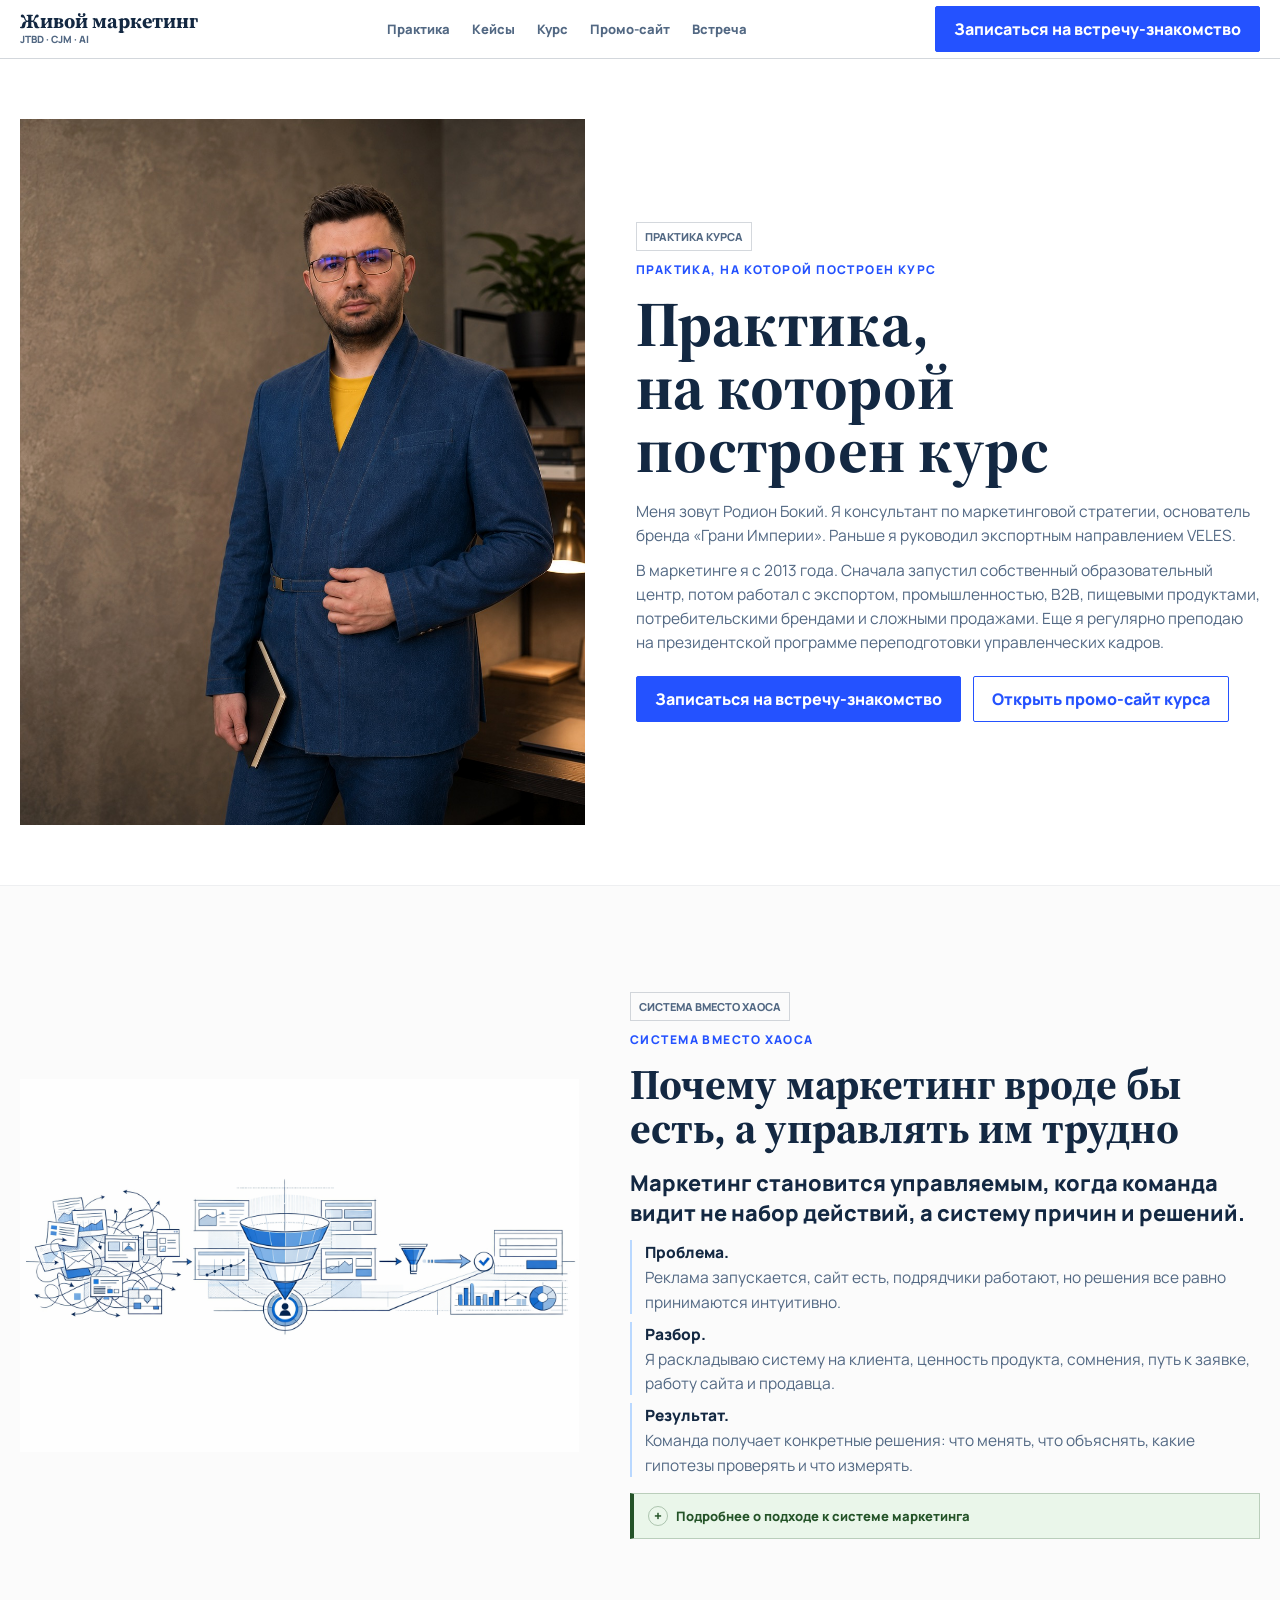
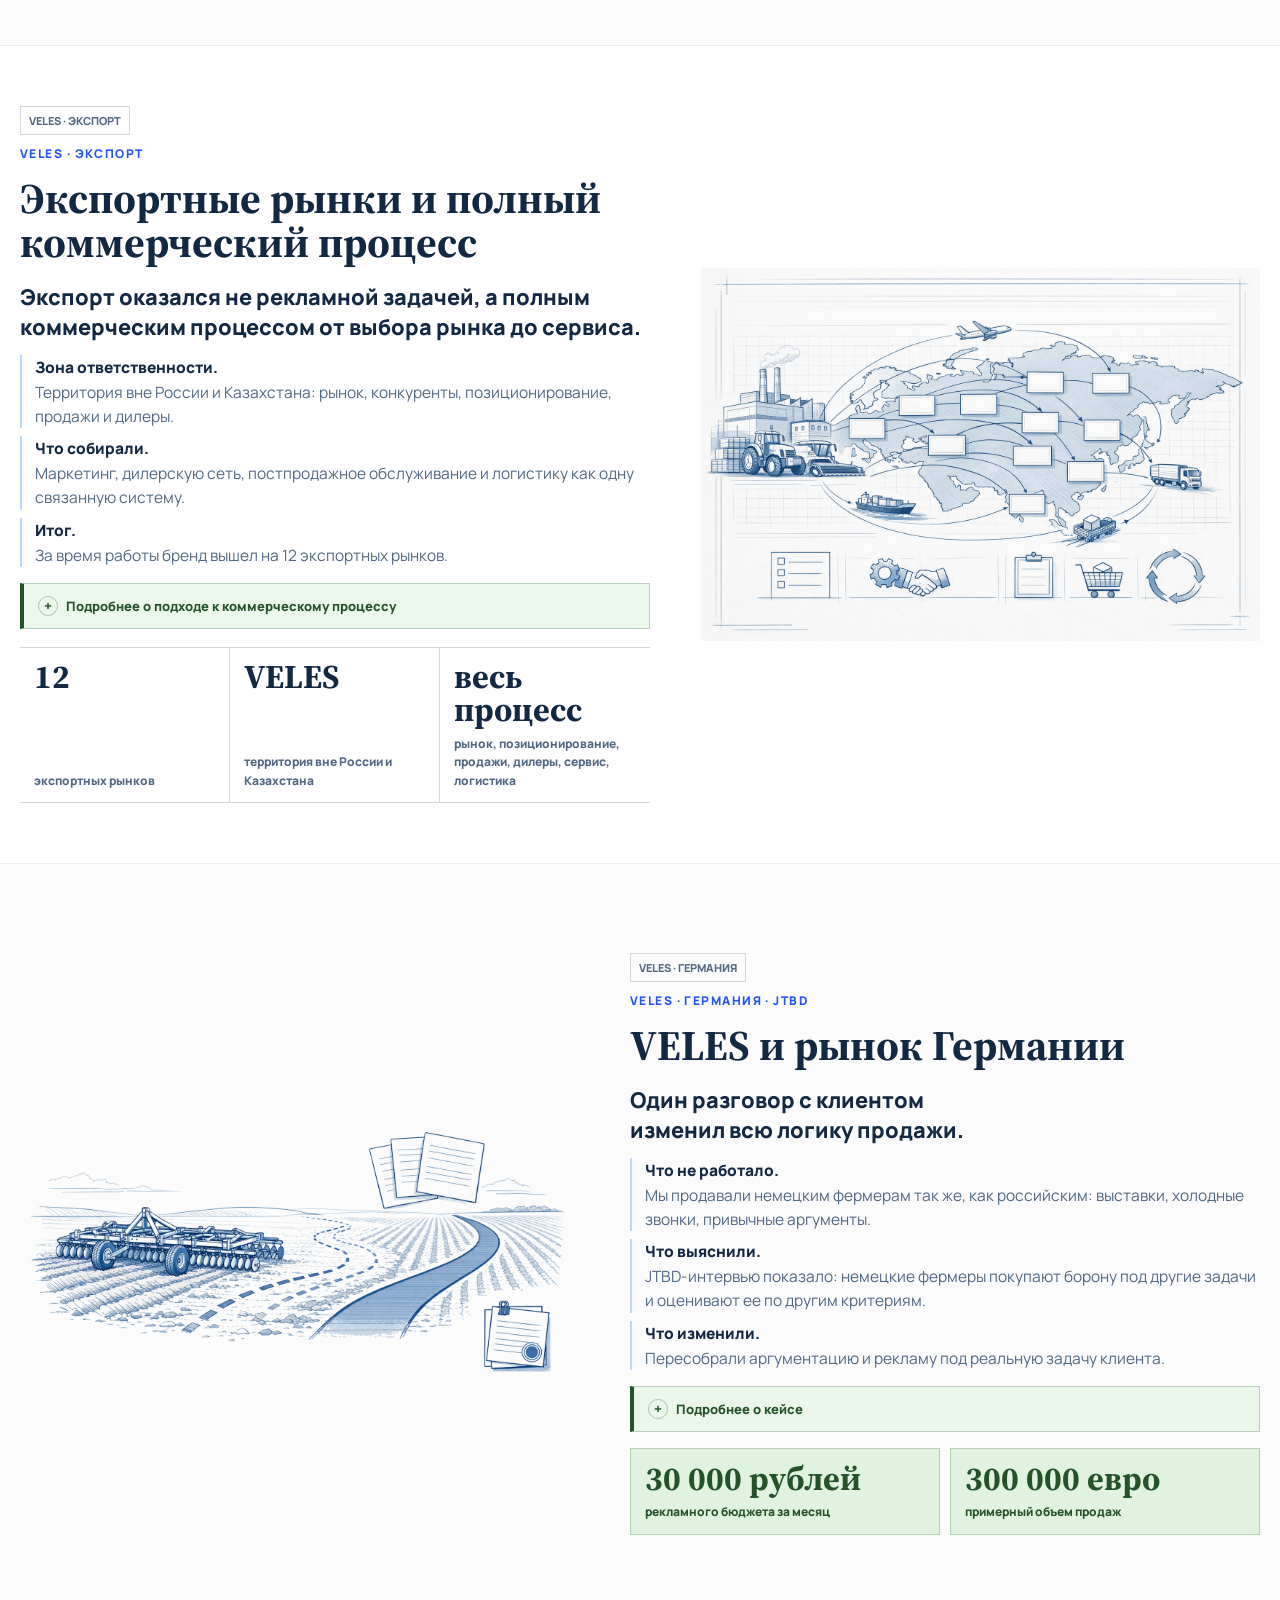
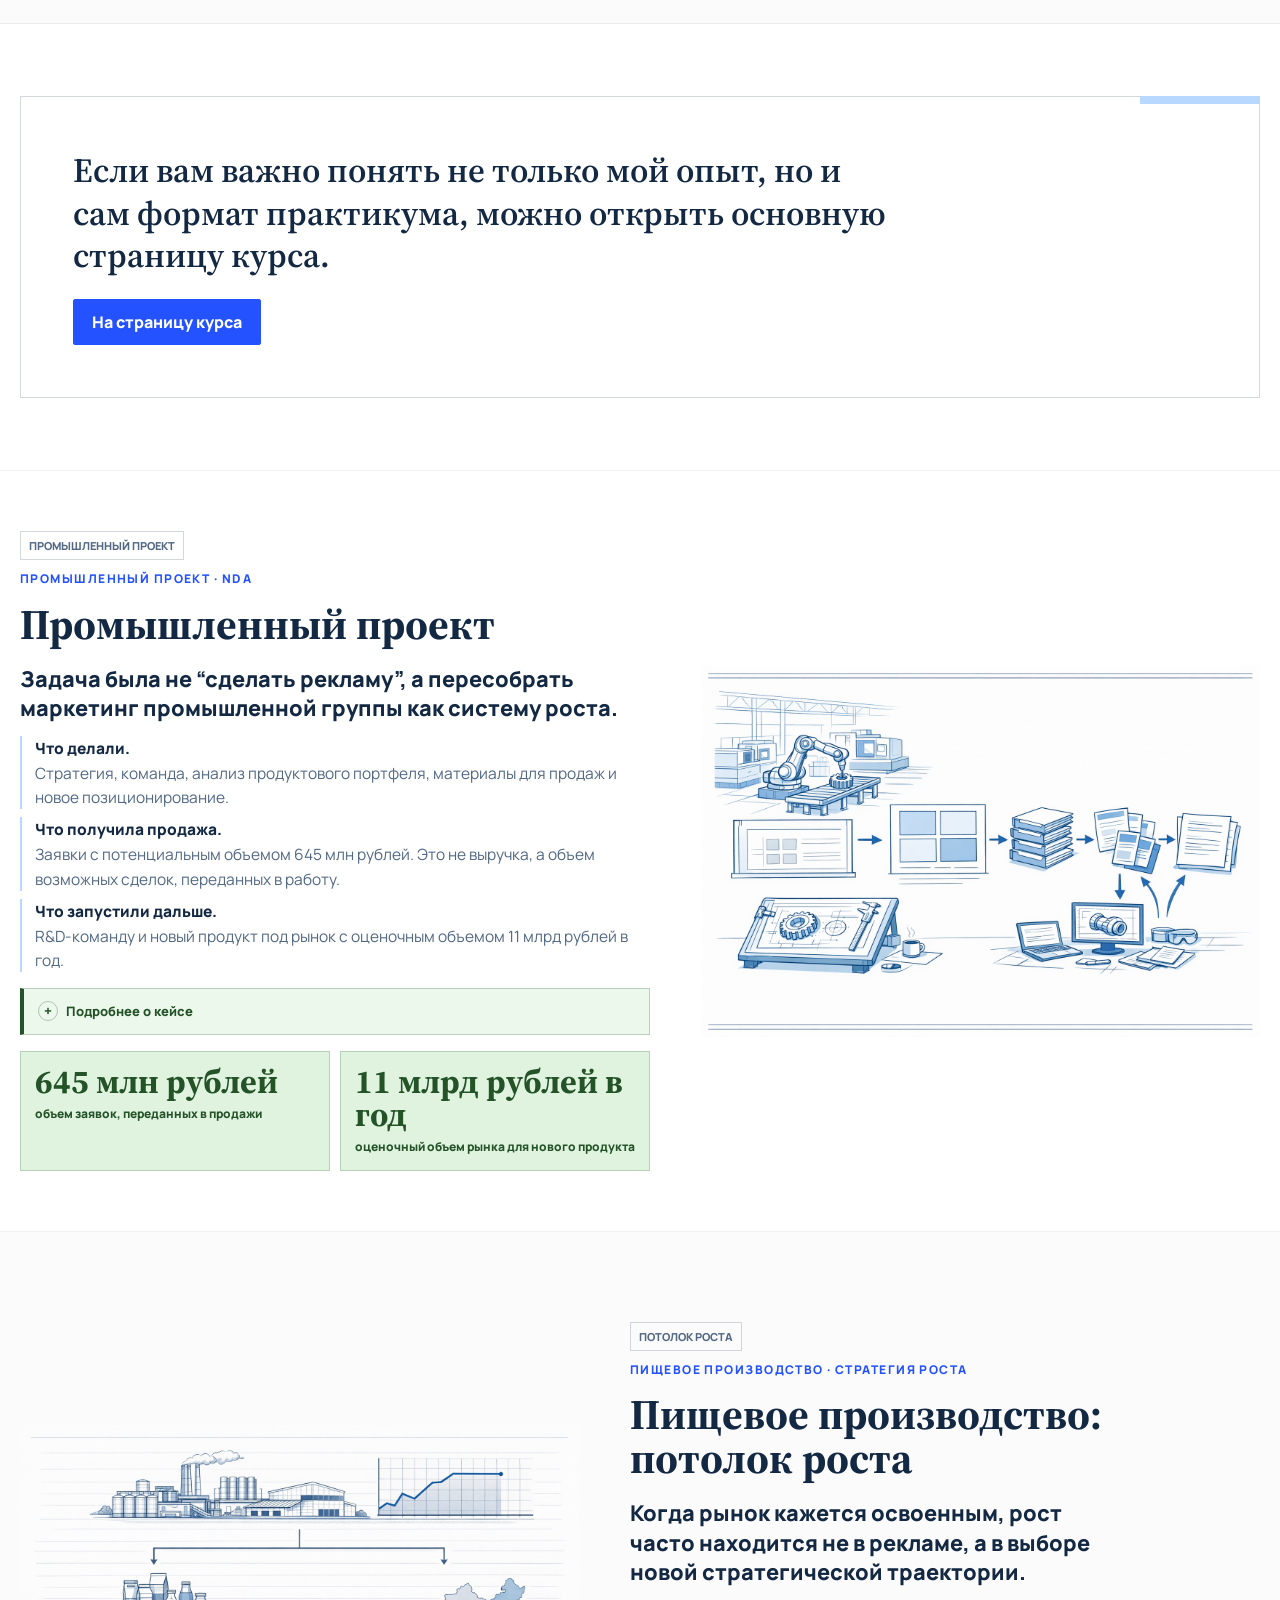
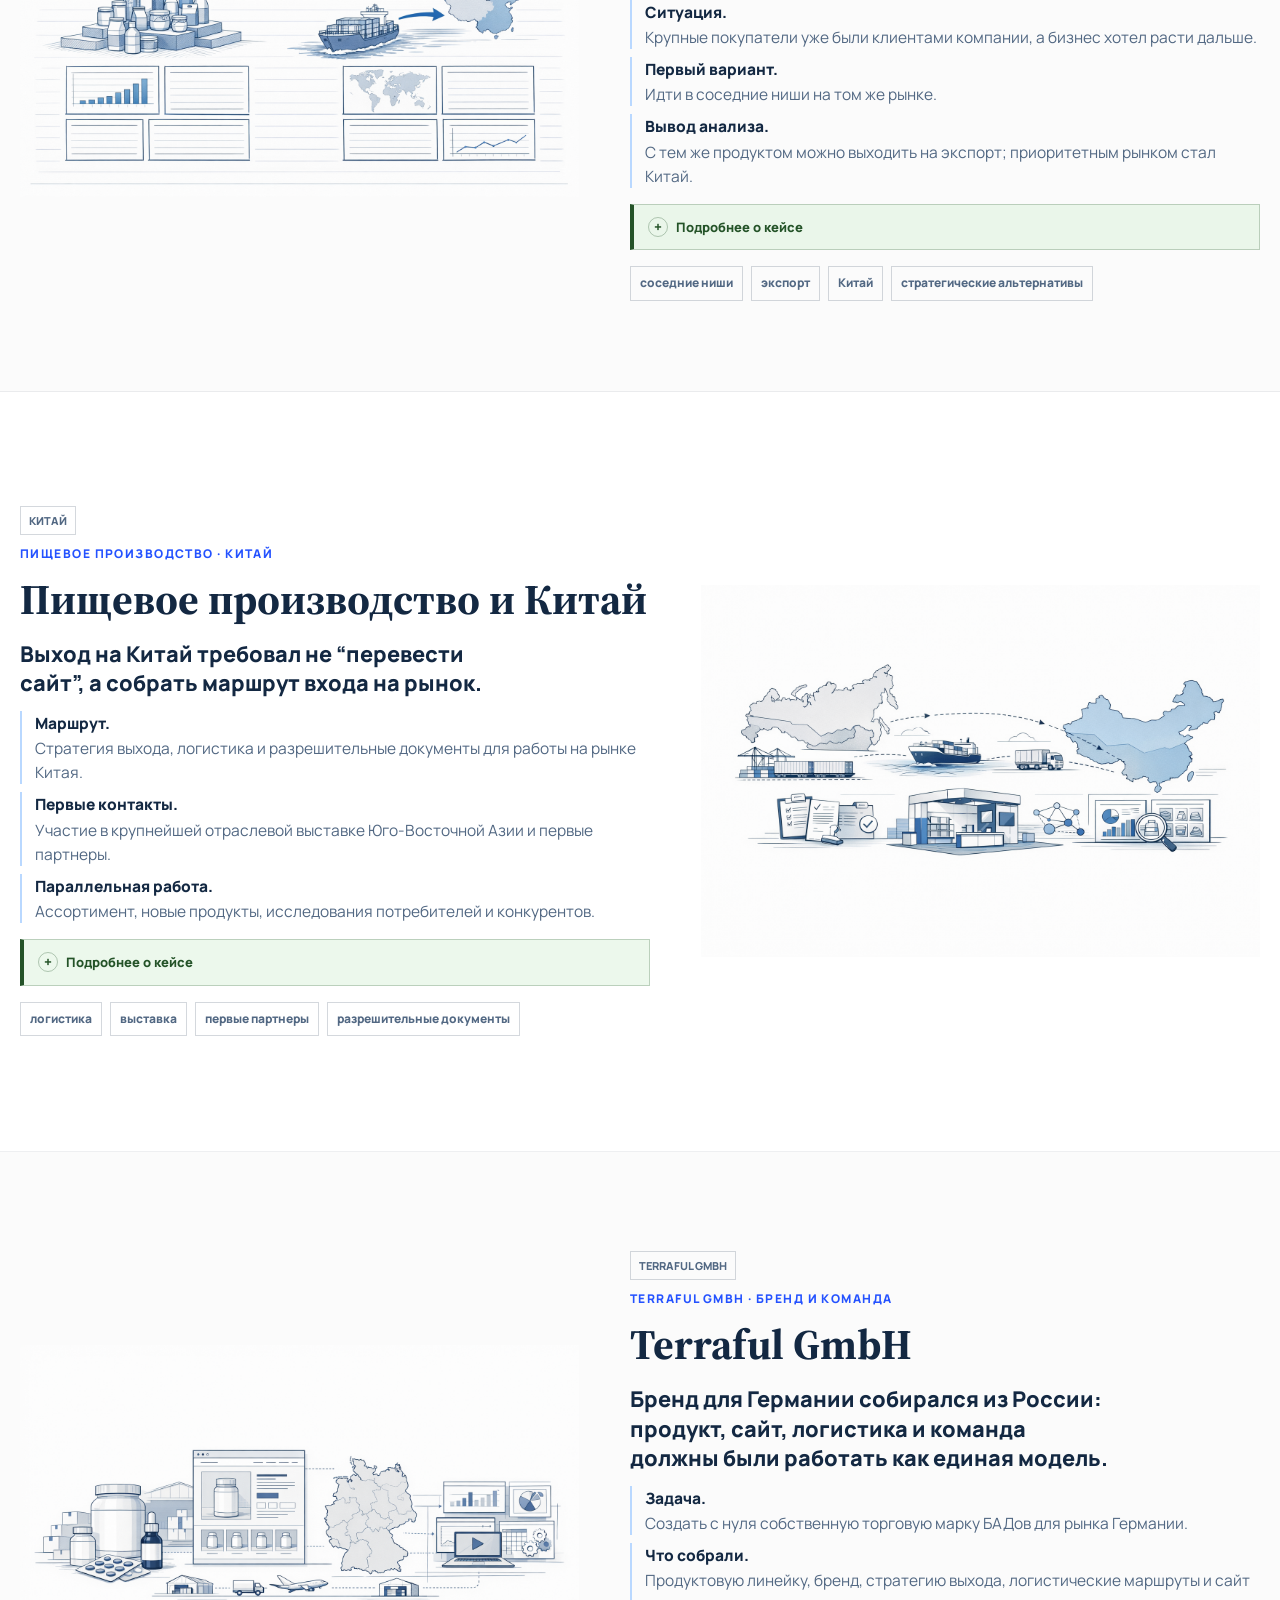
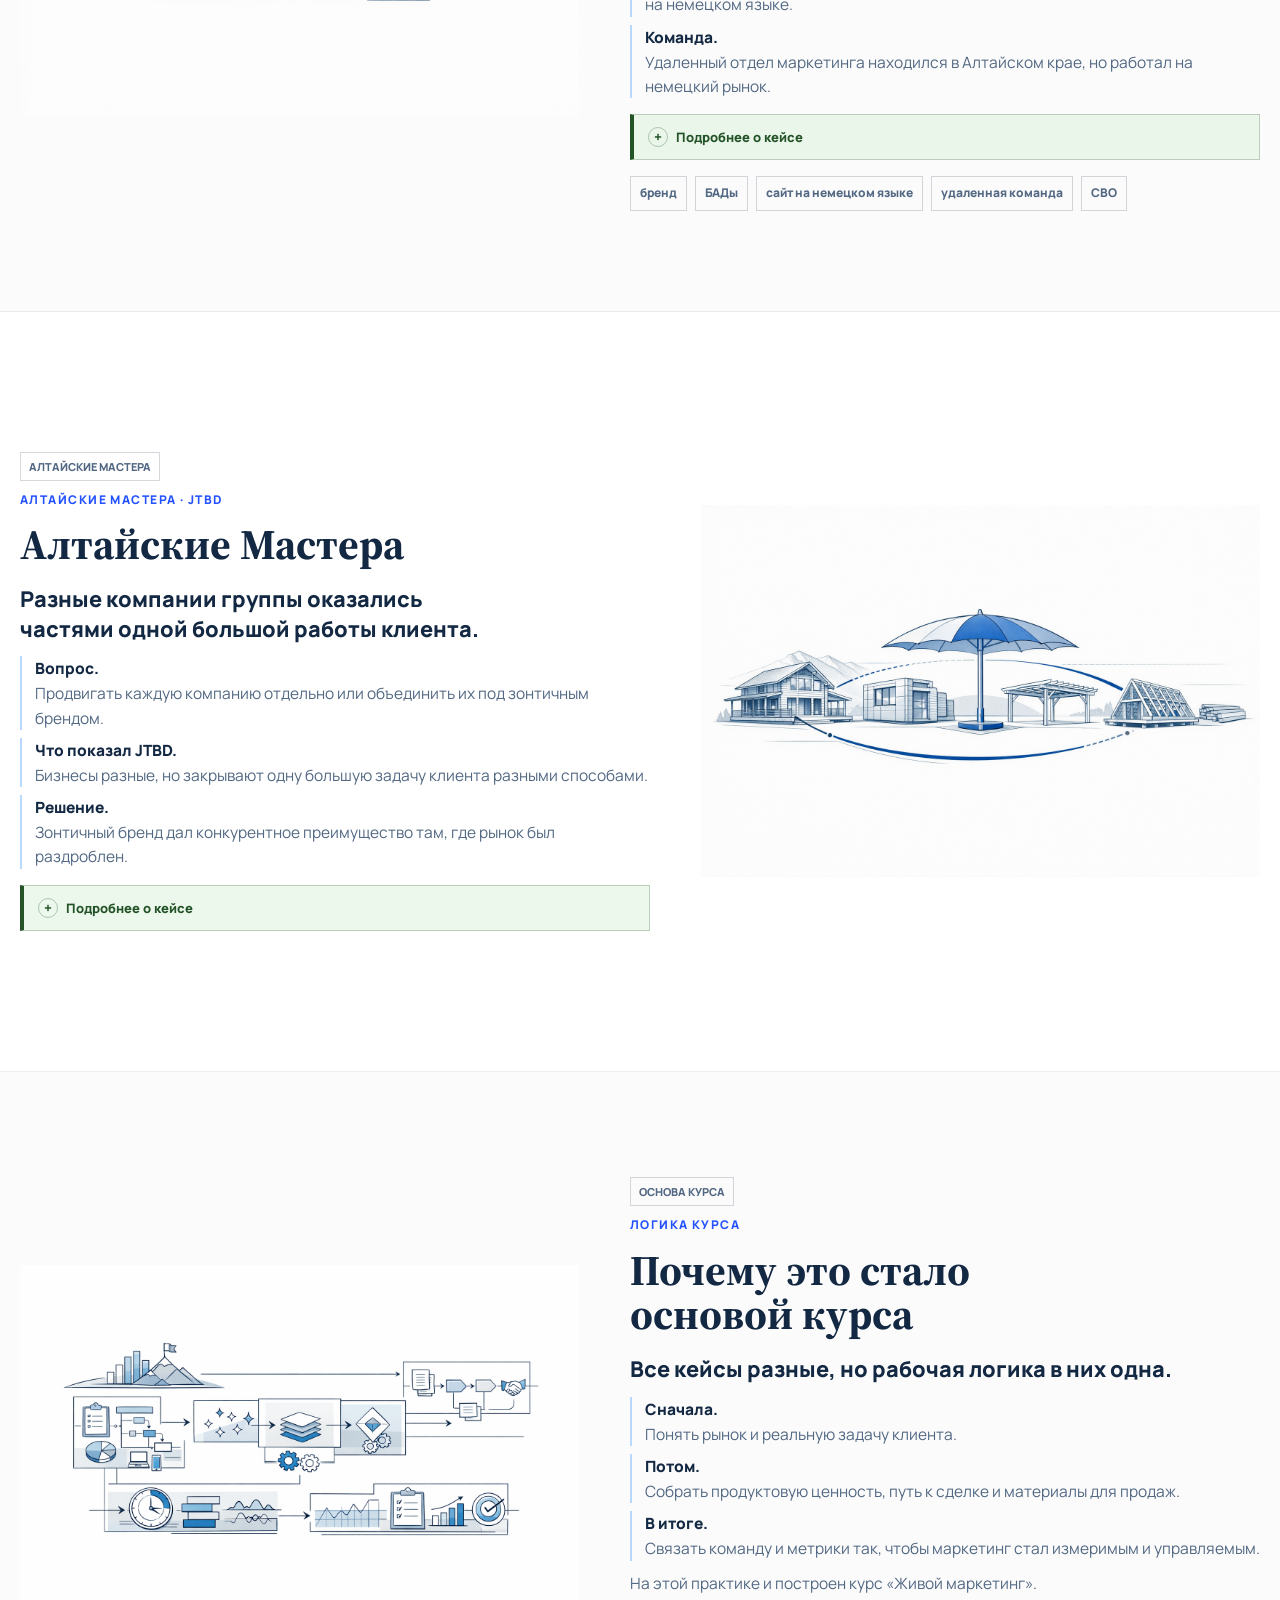
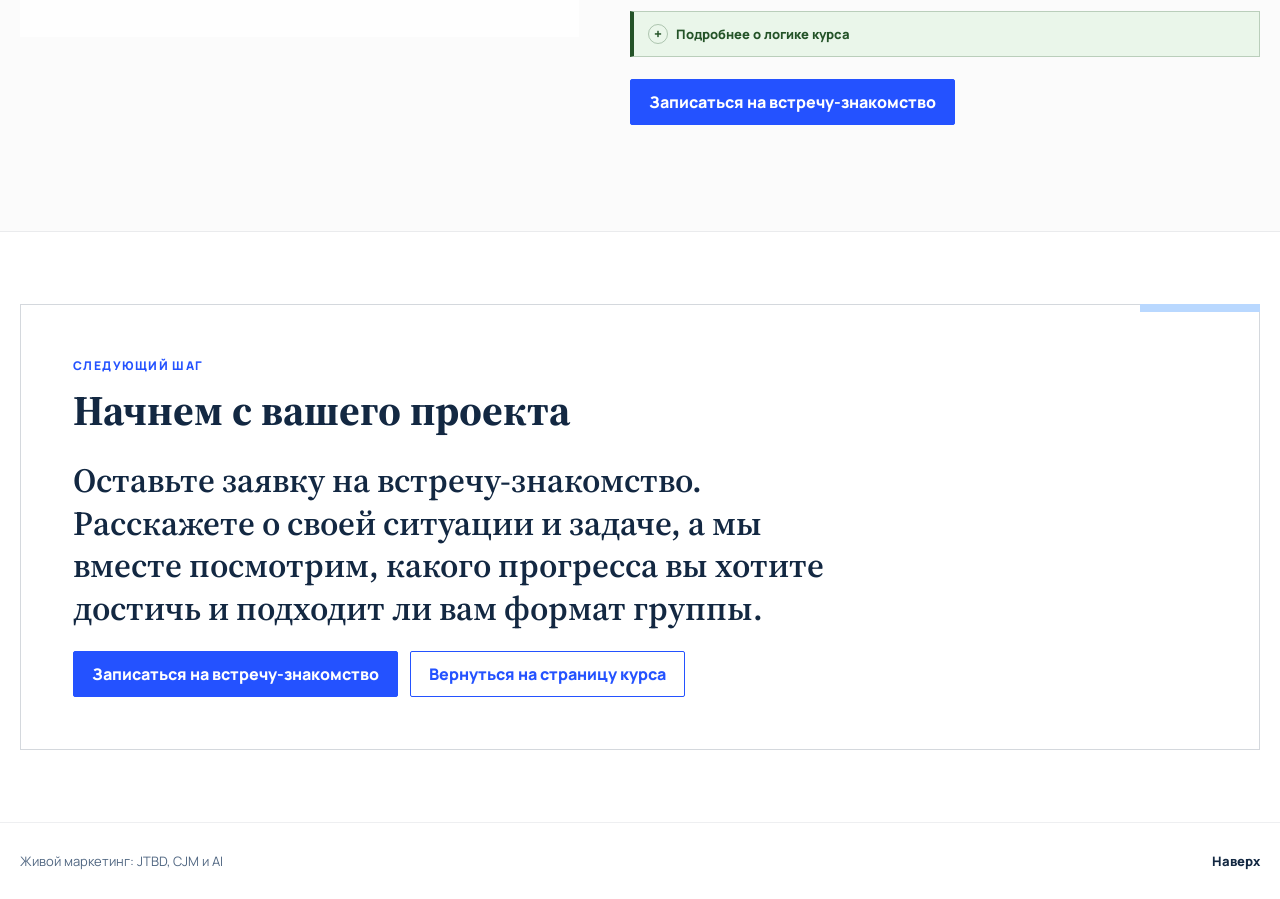
==== about.html @ b5872cac "Add about page" ====
<!doctype html>
<html lang="ru">
<head>
  <meta charset="utf-8" />
  <meta name="viewport" content="width=device-width, initial-scale=1" />
  <title>Обо мне — Живой маркетинг: JTBD, CJM и AI</title>
  <meta name="description" content="Практика Родиона Бокия, на которой построен курс Живой маркетинг: JTBD, CJM и AI." />
  <link rel="preconnect" href="https://fonts.googleapis.com" />
  <link rel="preconnect" href="https://fonts.gstatic.com" crossorigin />
  <link href="https://fonts.googleapis.com/css2?family=Manrope:wght@400;500;600;700;800;900&amp;family=Source+Serif+4:opsz,wght@8..60,500;8..60,600;8..60,700&amp;display=swap" rel="stylesheet" />
  <style>
    :root {
      --paper: #ffffff;
      --paper-soft: #fbfbfb;
      --ink: #132842;
      --muted: #526883;
      --accent: #2452ff;
      --blue-soft: #b9d8ff;
      --gray-soft: #f1eeee;
      --result: #dff3df;
      --result-ink: #245328;
      --line: rgba(19, 40, 66, 0.18);
      --line-strong: rgba(19, 40, 66, 0.38);
      --max: 1280px;
      --header: 58px;
      --ease: cubic-bezier(0.23, 1, 0.32, 1);
      --font-display: "Source Serif 4", Georgia, serif;
      --font-body: "Manrope", -apple-system, BlinkMacSystemFont, "Segoe UI", sans-serif;
    }

    * { box-sizing: border-box; }
    html { max-width: 100%; overflow-x: hidden; overflow-x: clip; scroll-behavior: smooth; background: var(--paper); color: var(--ink); }
    body { margin: 0; min-width: 320px; max-width: 100%; overflow-x: hidden; overflow-x: clip; background: var(--paper); color: var(--ink); font-family: var(--font-body); line-height: 1.55; letter-spacing: 0; }
    body.menu-open { overflow: hidden; }
    img { display: block; max-width: 100%; height: auto; }
    a { color: inherit; text-decoration: none; }
    button { font: inherit; }
    p { margin: 0; }

    .skip-link { position: fixed; top: 12px; left: 12px; z-index: 100; padding: 10px 14px; background: var(--ink); color: #fff; transform: translateY(-160%); transition: transform 180ms var(--ease); }
    .skip-link:focus { transform: translateY(0); }
    .site-header { position: sticky; top: 0; z-index: 50; min-height: var(--header); border-bottom: 1px solid rgba(19, 40, 66, 0.09); background: rgba(255,255,255,.94); -webkit-backdrop-filter: blur(12px); backdrop-filter: blur(12px); }
    .header-inner { width: min(var(--max), calc(100% - 40px)); min-height: var(--header); margin: 0 auto; display: flex; align-items: center; justify-content: space-between; gap: 18px; }
    .brand { display: grid; gap: 1px; min-width: max-content; }
    .brand strong { font-family: var(--font-display); font-size: 20px; line-height: 1; font-weight: 700; }
    .brand span { color: var(--muted); font-size: 10px; font-weight: 800; text-transform: uppercase; }
    .nav { display: flex; align-items: center; gap: 4px; }
    .nav a { padding: 8px 9px; color: var(--muted); font-size: 13px; font-weight: 800; }
    .nav a:hover, .nav a:focus-visible { color: var(--ink); outline: none; }
    .header-cta, .button-primary, .button-secondary { display: inline-flex; align-items: center; justify-content: center; max-width: 100%; min-height: 46px; padding: 12px 18px; border: 1px solid var(--accent); border-radius: 2px; font-weight: 900; line-height: 1.18; text-align: center; white-space: normal; cursor: pointer; transition: transform 180ms var(--ease), background 180ms var(--ease), color 180ms var(--ease); }
    .header-cta, .button-primary { background: var(--accent); color: #fff; }
    .button-secondary { background: transparent; color: var(--accent); }
    .button-primary:hover, .button-secondary:hover, .header-cta:hover { transform: translateY(-1px); }
    .menu-button { display: none; width: 46px; height: 46px; border: 1px solid var(--line); border-radius: 2px; background: #fff; color: var(--ink); cursor: pointer; }
    .menu-button span { display: block; width: 18px; height: 2px; margin: 4px auto; background: currentColor; transition: transform 180ms var(--ease), opacity 180ms var(--ease); }
    .menu-button[aria-expanded="true"] span:nth-child(1) { transform: translateY(6px) rotate(45deg); }
    .menu-button[aria-expanded="true"] span:nth-child(2) { opacity: 0; }
    .menu-button[aria-expanded="true"] span:nth-child(3) { transform: translateY(-6px) rotate(-45deg); }
    .mobile-menu { position: fixed; top: var(--header); left: 0; right: 0; z-index: 45; display: grid; grid-template-rows: 0fr; border-bottom: 1px solid var(--line); background: rgba(255,255,255,.98); transition: grid-template-rows 180ms var(--ease); }
    .mobile-menu.open { grid-template-rows: 1fr; }
    .mobile-menu-inner { overflow: hidden; }
    .mobile-menu nav { width: min(var(--max), calc(100% - 40px)); max-height: calc(100svh - var(--header) - 24px); margin: 0 auto; padding: 14px 0 22px; display: grid; gap: 4px; overflow-y: auto; }
    .mobile-menu a { padding: 14px 0; border-bottom: 1px solid var(--line); color: var(--ink); font-weight: 900; }

    .section { position: relative; min-height: min(760px, calc(100svh - var(--header))); padding: 60px 0; border-bottom: 1px solid rgba(19,40,66,.07); display: flex; align-items: center; scroll-margin-top: calc(var(--header) + 30px); }
    .section.alt { background: var(--paper-soft); }
    .section.compact { min-height: auto; padding: 72px 0; }
    .wrap { width: min(var(--max), calc(100% - 40px)); margin: 0 auto; }
    .grid { display: grid; grid-template-columns: minmax(0, 1.06fr) minmax(0, .94fr); gap: clamp(30px, 4vw, 58px); align-items: center; }
    .reverse { grid-template-columns: minmax(0, .94fr) minmax(0, 1.06fr); }
    .hero-grid { grid-template-columns: minmax(340px, .95fr) minmax(0, 1.05fr); }
    .eyebrow { margin-bottom: 14px; color: var(--accent); font-size: 12px; font-weight: 900; text-transform: uppercase; letter-spacing: .12em; }
    .screen-code { display: inline-flex; margin-bottom: 10px; padding: 5px 8px; border: 1px solid var(--line); color: var(--muted); font-size: 11px; font-weight: 900; text-transform: uppercase; }
    h1, h2, h3 { margin: 0; color: var(--ink); text-wrap: balance; }
    h1, h2 { font-family: var(--font-display); font-weight: 700; line-height: .98; letter-spacing: 0; }
    h1 { font-size: clamp(44px, 5vw, 70px); max-width: 660px; }
    h2 { font-size: clamp(32px, 3.3vw, 48px); max-width: 680px; line-height: 1.04; }
    h3 { font-size: 20px; line-height: 1.25; font-weight: 900; }
    .lead { margin-top: 26px; max-width: 680px; color: var(--ink); font-size: clamp(19px, 2.1vw, 26px); line-height: 1.42; font-weight: 500; text-wrap: pretty; }
    .copy { margin-top: 18px; display: grid; gap: 10px; max-width: 730px; color: var(--muted); font-size: 15.5px; line-height: 1.56; }
    .case-lead { color: var(--ink); font-size: clamp(18px, 1.7vw, 23px); line-height: 1.36; font-weight: 800; text-wrap: balance; }
    .case-steps { margin: 2px 0 0; padding: 0; display: grid; gap: 8px; list-style: none; }
    .case-steps li { padding-left: 13px; border-left: 2px solid var(--blue-soft); }
    .case-steps strong { display: block; margin-bottom: 1px; color: var(--ink); font-weight: 900; }
    .case-details { margin-top: 6px; padding: 12px 14px; border: 1px solid rgba(36,83,40,.24); border-left: 4px solid var(--result-ink); background: rgba(223,243,223,.58); color: var(--result-ink); }
    .case-details summary { list-style: none; color: var(--result-ink); font-size: 13px; font-weight: 900; cursor: pointer; }
    .case-details summary::-webkit-details-marker { display: none; }
    .case-details summary::before { content: "+"; display: inline-flex; width: 18px; height: 18px; margin-right: 8px; align-items: center; justify-content: center; border: 1px solid rgba(36,83,40,.3); border-radius: 50%; font-size: 14px; line-height: 1; }
    .case-details[open] summary::before { content: "-"; }
    .case-details p { margin-top: 10px; color: #244a2a; }
    .actions { margin-top: 22px; display: flex; flex-wrap: wrap; gap: 12px; align-items: center; }
    .hero-photo { position: relative; margin: 0; background: var(--gray-soft); }
    .hero-photo img { width: 100%; aspect-ratio: 4 / 5; object-fit: cover; object-position: 58% 42%; filter: saturate(.96) contrast(1.02); }
    .visual-card { margin: 0; background: transparent; overflow: visible; }
    .visual-card img { width: 110%; max-width: none; margin-left: -5%; aspect-ratio: 3 / 2; object-fit: contain; background: transparent; }
    .fact-strip { margin-top: 18px; display: grid; grid-template-columns: repeat(3, 1fr); border-top: 1px solid var(--line); border-bottom: 1px solid var(--line); }
    .fact { min-height: 78px; padding: 12px 14px; border-right: 1px solid var(--line); display: grid; align-content: space-between; gap: 8px; }
    .fact:last-child { border-right: 0; }
    .fact strong { font-family: var(--font-display); font-size: clamp(24px, 2.6vw, 34px); line-height: 1; }
    .fact span { color: var(--muted); font-size: 12px; font-weight: 800; }
    .result-box { margin-top: 16px; display: grid; grid-template-columns: repeat(2, minmax(0,1fr)); gap: 10px; }
    .result-pill { padding: 13px 14px; border: 1px solid rgba(36,83,40,.22); background: var(--result); color: var(--result-ink); }
    .result-pill strong { display: block; font-family: var(--font-display); font-size: clamp(24px, 2.6vw, 34px); line-height: 1; }
    .result-pill span { display: block; margin-top: 7px; font-size: 12px; font-weight: 900; }
    .case-kicker { display: flex; flex-wrap: wrap; gap: 8px; margin-top: 16px; }
    .case-kicker span { padding: 7px 9px; border: 1px solid var(--line); color: var(--muted); font-size: 12px; font-weight: 900; }
    .mid-cta, .final-cta { position: relative; border: 1px solid var(--line); background: #fff; padding: clamp(24px, 5vw, 52px); }
    .mid-cta::after, .final-cta::after { content: ""; position: absolute; top: -1px; right: -1px; width: 120px; height: 8px; background: var(--blue-soft); }
    .mid-cta p, .final-cta p { max-width: 820px; color: var(--ink); font-size: clamp(21px, 3vw, 34px); line-height: 1.25; font-family: var(--font-display); font-weight: 600; }
    .final-cta h2 { max-width: 760px; }
    .final-cta .lead { max-width: 780px; }
    .footer { padding: 28px 0; color: var(--muted); font-size: 13px; }
    .footer .wrap { display: flex; justify-content: space-between; gap: 20px; flex-wrap: wrap; }
    .footer a { color: var(--ink); font-weight: 900; }

    @media (max-width: 1020px) {
      :root { --header: 68px; }
      .nav, .header-cta { display: none; }
      .menu-button { display: block; }
      .grid, .reverse, .hero-grid { grid-template-columns: 1fr; }
      .reverse .visual-card { order: 2; }
      .section { min-height: auto; padding: 74px 0; }
      .hero-photo { max-width: 600px; }
      .visual-card img { width: 100%; max-width: 100%; margin-left: 0; }
    }
    @media (min-width: 1021px) and (max-width: 1320px) {
      .visual-card img { width: 100%; max-width: 100%; margin-left: 0; }
    }
    @media (max-width: 680px) {
      .header-inner, .wrap, .mobile-menu nav { width: min(100% - 28px, var(--max)); }
      h1 { font-size: clamp(38px, 11vw, 52px); }
      h2 { font-size: clamp(30px, 8vw, 42px); }
      .lead { font-size: 19px; }
      .copy { font-size: 16px; line-height: 1.62; }
      .case-lead { font-size: 20px; }
      .actions { display: grid; }
      .button-primary, .button-secondary { width: 100%; }
      .fact-strip, .result-box { grid-template-columns: 1fr; }
      .fact { border-right: 0; border-bottom: 1px solid var(--line); }
      .fact:last-child { border-bottom: 0; }
      .section { padding: 68px 0; }
    }
    @media (prefers-reduced-motion: reduce) {
      html { scroll-behavior: auto; }
      *, *::before, *::after { transition-duration: 1ms !important; animation-duration: 1ms !important; }
    }
  </style>
</head>
<body>
  <a class="skip-link" href="#about-course-bridge">Перейти к логике курса</a>
  <header class="site-header" id="top">
    <div class="header-inner">
      <a class="brand" href="#about-hero" aria-label="Живой маркетинг">
        <strong>Живой маркетинг</strong>
        <span>JTBD · CJM · AI</span>
      </a>
      <nav class="nav" aria-label="Основная навигация">
        <a href="#about-hero">Практика</a>
        <a href="#about-veles-export">Кейсы</a>
        <a href="https://www.live-marketing.ru/">Курс</a>
        <a href="https://www.live-marketing.ru/">Промо-сайт</a>
        <a href="https://www.live-marketing.ru/#contact">Встреча</a>
      </nav>
      <a class="header-cta" href="https://www.live-marketing.ru/#contact">Записаться на встречу-знакомство</a>
      <button class="menu-button" type="button" aria-label="Открыть меню" aria-expanded="false" aria-controls="mobile-menu">
        <span></span><span></span><span></span>
      </button>
    </div>
    <div class="mobile-menu" id="mobile-menu" aria-hidden="true">
      <div class="mobile-menu-inner">
        <nav aria-label="Мобильная навигация">
          <a href="#about-hero">Практика</a>
          <a href="#about-veles-export">Кейсы</a>
          <a href="https://www.live-marketing.ru/">Курс</a>
          <a href="https://www.live-marketing.ru/">Промо-сайт</a>
          <a href="https://www.live-marketing.ru/#contact">Встреча</a>
        </nav>
      </div>
    </div>
  </header>

  <main>
    <section class="section" id="about-hero" data-screen-name="about-hero">
      <div class="wrap grid hero-grid">
        <figure class="hero-photo">
          <img src="assets/about-hero-photo.jpg" alt="Родион Бокий, автор курса Живой маркетинг" />
        </figure>
        <div>
          <span class="screen-code">Практика курса</span>
          <div class="eyebrow">Практика, на которой построен курс</div>
          <h1>Практика, на которой построен курс</h1>
          <div class="copy">
            <p>Меня зовут Родион Бокий. Я консультант по маркетинговой стратегии, основатель бренда «Грани Империи». Раньше я руководил экспортным направлением VELES.</p>
            <p>В маркетинге я с 2013 года. Сначала запустил собственный образовательный центр, потом работал с экспортом, промышленностью, B2B, пищевыми продуктами, потребительскими брендами и сложными продажами. Еще я регулярно преподаю на президентской программе переподготовки управленческих кадров.</p>
          </div>
          <div class="actions">
            <a class="button-primary" href="https://www.live-marketing.ru/#contact">Записаться на встречу-знакомство</a>
            <a class="button-secondary" href="https://www.live-marketing.ru/">Открыть промо-сайт курса</a>
          </div>
        </div>
      </div>
    </section>

    <section class="section alt" id="about-system" data-screen-name="about-system">
      <div class="wrap grid reverse">
        <figure class="visual-card">
          <img src="assets/about-system-map.png" alt="Схема превращения хаотичного маркетинга в управляемую систему" />
        </figure>
        <div>
          <span class="screen-code">Система вместо хаоса</span>
          <div class="eyebrow">Система вместо хаоса</div>
          <h2>Почему маркетинг вроде бы есть, а управлять им трудно</h2>
          <div class="copy">
            <p class="case-lead">Маркетинг становится управляемым, когда команда видит не набор действий, а систему причин и решений.</p>
            <ul class="case-steps">
              <li><strong>Проблема.</strong> Реклама запускается, сайт есть, подрядчики работают, но решения все равно принимаются интуитивно.</li>
              <li><strong>Разбор.</strong> Я раскладываю систему на клиента, ценность продукта, сомнения, путь к заявке, работу сайта и продавца.</li>
              <li><strong>Результат.</strong> Команда получает конкретные решения: что менять, что объяснять, какие гипотезы проверять и что измерять.</li>
            </ul>
            <details class="case-details">
              <summary>Подробнее о подходе к системе маркетинга</summary>
              <p>Моя работа обычно начинается с вопроса: почему маркетинг вроде бы есть, а управлять им трудно? Реклама запускается, сайт есть, подрядчики что-то делают, бюджеты сливаются, но все равно нет понятной системы: действия хаотичные, решения принимаются интуитивно, а не на основе данных.</p>
              <p>Я помогаю разложить это на части: кто клиент, в чем клиент видит ценность продукта, где он сомневается, почему не оставляет заявку, что должен объяснять сайт, что должен делать продавец и какие действия правда стоит измерять.</p>
              <p>Мне важно, чтобы результатом моей работы стали конкретные решения, основанные на объективных исследованиях и фактах: что менять в продукте, как объяснять ценность, какие материалы нужны продажам, какие гипотезы проверять и что команда должна делать завтра.</p>
            </details>
          </div>
        </div>
      </div>
    </section>

    <section class="section" id="about-veles-export" data-screen-name="about-veles-export">
      <div class="wrap grid">
        <div>
          <span class="screen-code">VELES · экспорт</span>
          <div class="eyebrow">VELES · экспорт</div>
          <h2>Экспортные рынки и полный коммерческий процесс</h2>
          <div class="copy">
            <p class="case-lead">Экспорт оказался не рекламной задачей, а полным коммерческим процессом от выбора рынка до сервиса.</p>
            <ul class="case-steps">
              <li><strong>Зона ответственности.</strong> Территория вне России и Казахстана: рынок, конкуренты, позиционирование, продажи и дилеры.</li>
              <li><strong>Что собирали.</strong> Маркетинг, дилерскую сеть, постпродажное обслуживание и логистику как одну связанную систему.</li>
              <li><strong>Итог.</strong> За время работы бренд вышел на 12 экспортных рынков.</li>
            </ul>
            <details class="case-details">
              <summary>Подробнее о подходе к коммерческому процессу</summary>
              <p>Эта логика проходила через разные проекты: экспорт, промышленность, пищевые продукты, потребительские бренды и B2B-продажи.</p>
              <p>В VELES я отвечал за работу компании на внешних рынках. В моей зоне ответственности была территория вне России и Казахстана. Я отвечал за весь процесс: от выбора внешнего рынка, анализа рынка и конкурентов, разработки позиционирования до маркетинга, продаж, выстраивания дилерской сети, постпродажного обслуживания и логистики. За время этой работы мы вывели бренд на 12 экспортных рынков.</p>
            </details>
          </div>
          <div class="fact-strip" aria-label="Ключевые факты">
            <div class="fact"><strong>12</strong><span>экспортных рынков</span></div>
            <div class="fact"><strong>VELES</strong><span>территория вне России и Казахстана</span></div>
            <div class="fact"><strong>весь процесс</strong><span>рынок, позиционирование, продажи, дилеры, сервис, логистика</span></div>
          </div>
        </div>
        <figure class="visual-card">
          <img src="assets/about-veles-export-map.png" alt="Карта экспортных рынков VELES и этапов коммерческого процесса" />
        </figure>
      </div>
    </section>

    <section class="section alt" id="about-veles-germany" data-screen-name="about-veles-germany">
      <div class="wrap grid reverse">
        <figure class="visual-card">
          <img src="assets/about-veles-germany-jtbd.png" alt="Схема переосмысления продажи пружинной бороны VELES на рынке Германии" />
        </figure>
        <div>
          <span class="screen-code">VELES · Германия</span>
          <div class="eyebrow">VELES · Германия · JTBD</div>
          <h2>VELES и рынок Германии</h2>
          <div class="copy">
            <p class="case-lead">Один разговор с клиентом изменил всю логику продажи.</p>
            <ul class="case-steps">
              <li><strong>Что не работало.</strong> Мы продавали немецким фермерам так же, как российским: выставки, холодные звонки, привычные аргументы.</li>
              <li><strong>Что выяснили.</strong> JTBD-интервью показало: немецкие фермеры покупают борону под другие задачи и оценивают ее по другим критериям.</li>
              <li><strong>Что изменили.</strong> Пересобрали аргументацию и рекламу под реальную задачу клиента.</li>
            </ul>
            <details class="case-details">
              <summary>Подробнее о кейсе</summary>
              <p>Один из важных кейсов связан с выходом пружинной бороны VELES на рынок Германии.</p>
              <p>Сначала мы пытались продавать ее немецким фермерам так же, как в России. Логика казалась разумной: технология выращивания похожая, машина та же, значит и задачи примерно те же. Но это не сработало. Мы тратили деньги на выставки, холодные звонки и привычные каналы продаж, а результата не получали.</p>
              <p>Перелом случился после глубинного интервью по Jobs To Be Done. Оказалось, что немецкие фермеры используют борону иначе. Они покупают ее под другие задачи и оценивают по другим критериям.</p>
              <p>Когда мы перестроили аргументацию под эти задачи, стало видно, что у VELES сильное предложение по цене, качеству и технологическим параметрам.</p>
              <p>Я пересобрал наш маркетинг под эти задачи и запустил рекламу. И мы сразу получили результат: бюджет около 30 000 рублей за месяц дал продажи примерно на 300 000 евро. После этого пошли рекомендации и входящие обращения.</p>
            </details>
          </div>
          <div class="result-box">
            <div class="result-pill"><strong>30 000 рублей</strong><span>рекламного бюджета за месяц</span></div>
            <div class="result-pill"><strong>300 000 евро</strong><span>примерный объем продаж</span></div>
          </div>
        </div>
      </div>
    </section>

    <section class="section compact" aria-label="Переход к курсу">
      <div class="wrap">
        <div class="mid-cta">
          <p>Если вам важно понять не только мой опыт, но и сам формат практикума, можно открыть основную страницу курса.</p>
          <div class="actions">
            <a class="button-primary" href="https://www.live-marketing.ru/">На страницу курса</a>
          </div>
        </div>
      </div>
    </section>

    <section class="section" id="about-industrial" data-screen-name="about-industrial">
      <div class="wrap grid">
        <div>
          <span class="screen-code">Промышленный проект</span>
          <div class="eyebrow">Промышленный проект · NDA</div>
          <h2>Промышленный проект</h2>
          <div class="copy">
            <p class="case-lead">Задача была не “сделать рекламу”, а пересобрать маркетинг промышленной группы как систему роста.</p>
            <ul class="case-steps">
              <li><strong>Что делали.</strong> Стратегия, команда, анализ продуктового портфеля, материалы для продаж и новое позиционирование.</li>
              <li><strong>Что получила продажа.</strong> Заявки с потенциальным объемом 645 млн рублей. Это не выручка, а объем возможных сделок, переданных в работу.</li>
              <li><strong>Что запустили дальше.</strong> R&amp;D-команду и новый продукт под рынок с оценочным объемом 11 млрд рублей в год.</li>
            </ul>
            <details class="case-details">
              <summary>Подробнее о кейсе</summary>
              <p>В одном промышленном проекте я руководил пересборкой маркетинга группы компаний в сфере техники и оборудования. Название компании не могу раскрыть из-за требований NDA, но могу кратко рассказать о задаче и результате.</p>
              <p>Я руководил маркетинговой стратегией, формированием команды, анализом продуктового портфеля, подготовкой материалов для продаж и разработкой нового позиционирования группы компаний.</p>
              <p>Результат: маркетинг передал в отдел продаж заявки с потенциальным объемом 645 млн рублей. Это не выручка, а объем заявок и возможных сделок, переданных в продажи.</p>
              <p>Еще в этом проекте мы собрали R&amp;D-команду и запустили разработку нового продукта под рынок с оценочным объемом 11 млрд рублей в год.</p>
            </details>
          </div>
          <div class="result-box">
            <div class="result-pill"><strong>645 млн рублей</strong><span>объем заявок, переданных в продажи</span></div>
            <div class="result-pill"><strong>11 млрд рублей в год</strong><span>оценочный объем рынка для нового продукта</span></div>
          </div>
        </div>
        <figure class="visual-card">
          <img src="assets/about-industrial-645m.png" alt="Промышленный маркетинговый проект с заявками на 645 млн рублей и запуском R&amp;D-команды" />
        </figure>
      </div>
    </section>

    <section class="section alt" id="about-food-growth" data-screen-name="about-food-growth">
      <div class="wrap grid reverse">
        <figure class="visual-card">
          <img src="assets/about-food-growth-options.png" alt="Стратегическая развилка пищевого производства между ростом в соседние ниши и экспортом" />
        </figure>
        <div>
          <span class="screen-code">Потолок роста</span>
          <div class="eyebrow">Пищевое производство · стратегия роста</div>
          <h2>Пищевое производство: потолок роста</h2>
          <div class="copy">
            <p class="case-lead">Когда рынок кажется освоенным, рост часто находится не в рекламе, а в выборе новой стратегической траектории.</p>
            <ul class="case-steps">
              <li><strong>Ситуация.</strong> Крупные покупатели уже были клиентами компании, а бизнес хотел расти дальше.</li>
              <li><strong>Первый вариант.</strong> Идти в соседние ниши на том же рынке.</li>
              <li><strong>Вывод анализа.</strong> С тем же продуктом можно выходить на экспорт; приоритетным рынком стал Китай.</li>
            </ul>
            <details class="case-details">
              <summary>Подробнее о кейсе</summary>
              <p>В проекте для пищевого производства из крупного регионального холдинга я руководил маркетингом. Стояла задача провести стратегический анализ положения предприятия на рынке и найти новые источники роста.</p>
              <p>Компания столкнулась с «потолком роста»: ее уже хорошо знали на рынке. Все крупные покупатели уже были клиентами компании. При этом у бизнеса были ресурсы и желание расти дальше.</p>
              <p>На поверхности лежал рост «вбок»: идти в соседние ниши на том же рынке. Моя задача состояла в том, чтобы выбрать соседнюю нишу для развития компании. Но анализ показал другой путь: с тем же продуктом можно выходить на экспорт. Приоритетным рынком мы выбрали Китай.</p>
            </details>
          </div>
          <div class="case-kicker"><span>соседние ниши</span><span>экспорт</span><span>Китай</span><span>стратегические альтернативы</span></div>
        </div>
      </div>
    </section>

    <section class="section" id="about-china" data-screen-name="about-china">
      <div class="wrap grid">
        <div>
          <span class="screen-code">Китай</span>
          <div class="eyebrow">Пищевое производство · Китай</div>
          <h2>Пищевое производство и Китай</h2>
          <div class="copy">
            <p class="case-lead">Выход на Китай требовал не “перевести сайт”, а собрать маршрут входа на рынок.</p>
            <ul class="case-steps">
              <li><strong>Маршрут.</strong> Стратегия выхода, логистика и разрешительные документы для работы на рынке Китая.</li>
              <li><strong>Первые контакты.</strong> Участие в крупнейшей отраслевой выставке Юго-Восточной Азии и первые партнеры.</li>
              <li><strong>Параллельная работа.</strong> Ассортимент, новые продукты, исследования потребителей и конкурентов.</li>
            </ul>
            <details class="case-details">
              <summary>Подробнее о кейсе</summary>
              <p>Я разработал стратегию выхода на китайский рынок, проработал логистику, организовал участие в крупнейшей отраслевой выставке Юго-Восточной Азии, где появились первые партнеры, и получил все разрешительные документы для работы на рынке Китая.</p>
              <p>Параллельно мы работали с ассортиментом, новыми продуктами, исследованиями потребителей и конкурентов.</p>
            </details>
          </div>
          <div class="case-kicker"><span>логистика</span><span>выставка</span><span>первые партнеры</span><span>разрешительные документы</span></div>
        </div>
        <figure class="visual-card">
          <img src="assets/about-food-china-route.png" alt="Стратегия выхода пищевого производства на рынок Китая" />
        </figure>
      </div>
    </section>

    <section class="section alt" id="about-terraful" data-screen-name="about-terraful">
      <div class="wrap grid reverse">
        <figure class="visual-card">
          <img src="assets/about-terraful-germany.png" alt="Проект Terraful GmbH с брендом БАДов для немецкого рынка и удаленным отделом маркетинга" />
        </figure>
        <div>
          <span class="screen-code">Terraful GmbH</span>
          <div class="eyebrow">Terraful GmbH · бренд и команда</div>
          <h2>Terraful GmbH</h2>
          <div class="copy">
            <p class="case-lead">Бренд для Германии собирался из России: продукт, сайт, логистика и команда должны были работать как единая модель.</p>
            <ul class="case-steps">
              <li><strong>Задача.</strong> Создать с нуля собственную торговую марку БАДов для рынка Германии.</li>
              <li><strong>Что собрали.</strong> Продуктовую линейку, бренд, стратегию выхода, логистические маршруты и сайт на немецком языке.</li>
              <li><strong>Команда.</strong> Удаленный отдел маркетинга находился в Алтайском крае, но работал на немецкий рынок.</li>
            </ul>
            <details class="case-details">
              <summary>Подробнее о кейсе</summary>
              <p>Нужно было «с нуля» создать бренд собственной торговой марки для продажи БАДов российского производства на рынке Германии.</p>
              <p>Мы разработали продуктовую линейку, бренд, стратегию выхода, логистические маршруты и сайт на немецком языке.</p>
              <p>Еще мы создали удаленный отдел маркетинга. Команда находилась в Алтайском крае, но работала на немецкий рынок. Я руководил этим отделом.</p>
              <p>Для проекта это было важным преимуществом. Держать маркетинговую команду в Германии было бы намного дороже. Удаленная модель позволяла работать с немецким рынком и держать расходы ниже. Проект был собран как рабочая модель, пошли первые продажи, но проект остановился после начала СВО.</p>
            </details>
          </div>
          <div class="case-kicker"><span>бренд</span><span>БАДы</span><span>сайт на немецком языке</span><span>удаленная команда</span><span>СВО</span></div>
        </div>
      </div>
    </section>

    <section class="section" id="about-altai-masters" data-screen-name="about-altai-masters">
      <div class="wrap grid">
        <div>
          <span class="screen-code">Алтайские Мастера</span>
          <div class="eyebrow">Алтайские Мастера · JTBD</div>
          <h2>Алтайские Мастера</h2>
          <div class="copy">
            <p class="case-lead">Разные компании группы оказались частями одной большой работы клиента.</p>
            <ul class="case-steps">
              <li><strong>Вопрос.</strong> Продвигать каждую компанию отдельно или объединить их под зонтичным брендом.</li>
              <li><strong>Что показал JTBD.</strong> Бизнесы разные, но закрывают одну большую задачу клиента разными способами.</li>
              <li><strong>Решение.</strong> Зонтичный бренд дал конкурентное преимущество там, где рынок был раздроблен.</li>
            </ul>
            <details class="case-details">
              <summary>Подробнее о кейсе</summary>
              <p>В «Алтайских Мастерах» нужно было ответить на стратегический вопрос: объединять несколько компаний группы под один зонтичный бренд или продвигать каждую отдельно.</p>
              <p>В группу входили разные юридические лица, специализирующиеся на строительстве из дерева и производстве деревянных конструкций. На первый взгляд это были разные бизнесы. Но исследование по Jobs To Be Done показало, что они закрывают одну большую работу клиента, просто разными способами.</p>
              <p>Потом мы посмотрели на конкурентов. На рынке почти не было игрока, который закрывал бы эту работу целиком. Если продвигать каждую компанию отдельно, они оставались бы похожими на остальных. Зонтичный бренд позволил сформировать конкурентное преимущество и выделиться на рынке.</p>
              <p>На этой основе я разработал стратегию развития добавочной ценности бренда, фактическую карту пути клиента и долгосрочную стратегию маркетинга. Позже в этой логике провели ребрендинг. Компания использует стратегический документ в работе.</p>
            </details>
          </div>
        </div>
        <figure class="visual-card">
          <img src="assets/about-altai-masters-umbrella-brand.png" alt="Зонтичный бренд Алтайских Мастеров как способ закрыть одну большую работу клиента разными способами" />
        </figure>
      </div>
    </section>

    <section class="section alt" id="about-course-bridge" data-screen-name="about-course-bridge">
      <div class="wrap grid reverse">
        <figure class="visual-card">
          <img src="assets/about-course-logic.png" alt="Логика курса Живой маркетинг от рынка и задачи клиента до действий команды" />
        </figure>
        <div>
          <span class="screen-code">Основа курса</span>
          <div class="eyebrow">Логика курса</div>
          <h2>Почему это стало основой курса</h2>
          <div class="copy">
            <p class="case-lead">Все кейсы разные, но рабочая логика в них одна.</p>
            <ul class="case-steps">
              <li><strong>Сначала.</strong> Понять рынок и реальную задачу клиента.</li>
              <li><strong>Потом.</strong> Собрать продуктовую ценность, путь к сделке и материалы для продаж.</li>
              <li><strong>В итоге.</strong> Связать команду и метрики так, чтобы маркетинг стал измеримым и управляемым.</li>
            </ul>
            <p>На этой практике и построен курс «Живой маркетинг».</p>
            <details class="case-details">
              <summary>Подробнее о логике курса</summary>
              <p>Все эти проекты разные, но логика в них одна: сначала нужно понять рынок и задачу клиента, потом собрать продуктовую ценность, путь к сделке, материалы для продаж, команду и систему метрик, чтобы процесс стал измеримым и управляемым.</p>
              <p>На этой практике и построен курс «Живой маркетинг».</p>
            </details>
          </div>
          <div class="actions">
            <a class="button-primary" href="https://www.live-marketing.ru/#contact">Записаться на встречу-знакомство</a>
          </div>
        </div>
      </div>
    </section>

    <section class="section compact" id="final-contact">
      <div class="wrap">
        <div class="final-cta">
          <div class="eyebrow">Следующий шаг</div>
          <h2>Начнем с вашего проекта</h2>
          <p class="lead">Оставьте заявку на встречу-знакомство. Расскажете о своей ситуации и задаче, а мы вместе посмотрим, какого прогресса вы хотите достичь и подходит ли вам формат группы.</p>
          <div class="actions">
            <a class="button-primary" href="https://www.live-marketing.ru/#contact">Записаться на встречу-знакомство</a>
            <a class="button-secondary" href="https://www.live-marketing.ru/">Вернуться на страницу курса</a>
          </div>
        </div>
      </div>
    </section>
  </main>

  <footer class="footer">
    <div class="wrap">
      <span>Живой маркетинг: JTBD, CJM и AI</span>
      <a href="#top">Наверх</a>
    </div>
  </footer>

  <script>
    const menuButton = document.querySelector(".menu-button");
    const mobileMenu = document.querySelector("#mobile-menu");
    function closeMenu() {
      if (!menuButton || !mobileMenu) return;
      menuButton.setAttribute("aria-expanded", "false");
      mobileMenu.classList.remove("open");
      mobileMenu.setAttribute("aria-hidden", "true");
      document.body.classList.remove("menu-open");
    }
    if (menuButton && mobileMenu) {
      menuButton.addEventListener("click", () => {
        const open = menuButton.getAttribute("aria-expanded") === "true";
        menuButton.setAttribute("aria-expanded", String(!open));
        mobileMenu.classList.toggle("open", !open);
        mobileMenu.setAttribute("aria-hidden", String(open));
        document.body.classList.toggle("menu-open", !open);
      });
      mobileMenu.querySelectorAll("a").forEach((link) => link.addEventListener("click", closeMenu));
      window.addEventListener("keydown", (event) => {
        if (event.key === "Escape") closeMenu();
      });
    }
  </script>
</body>
</html>
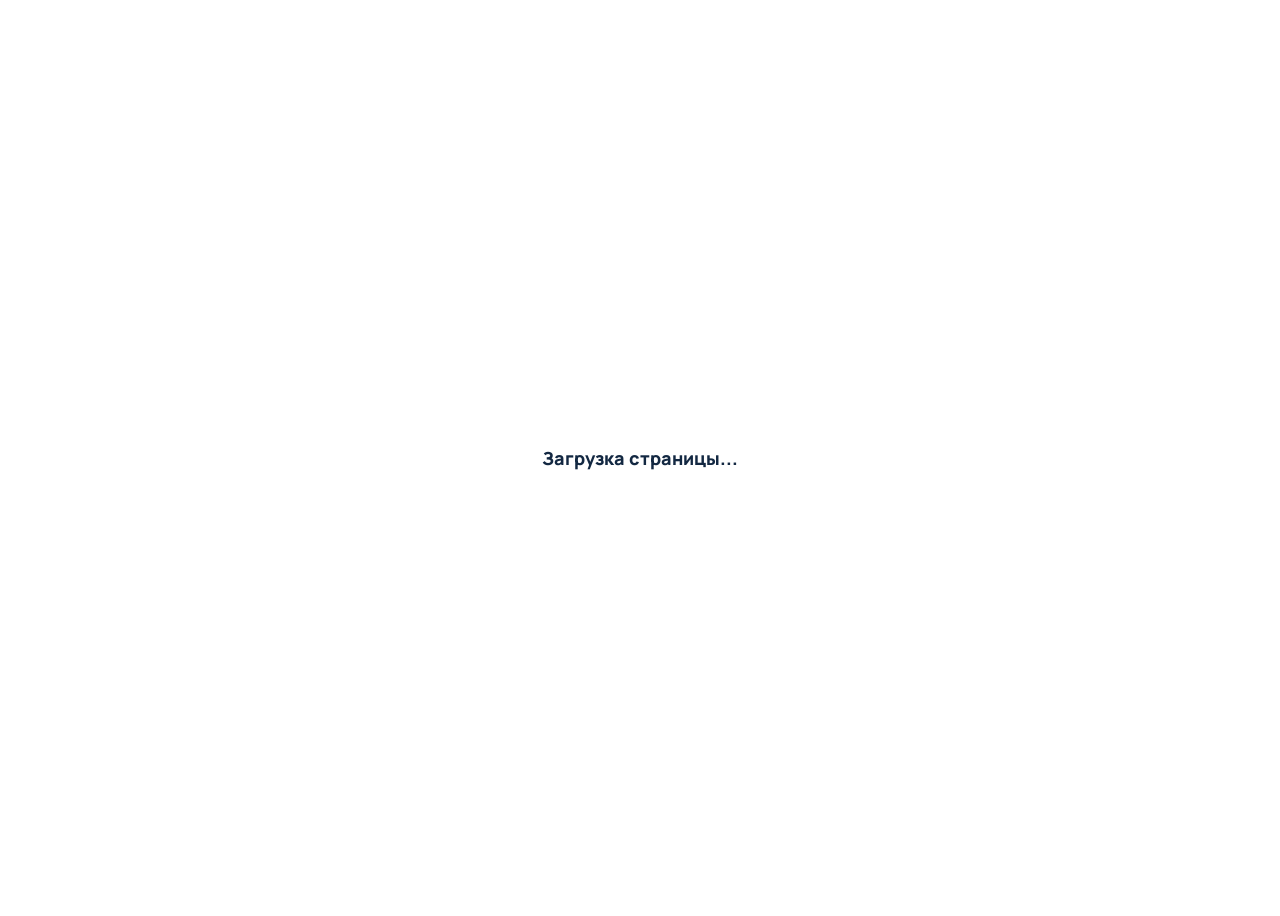
==== commit 1fc06f69: "Serve about page through shell" ====
--- a/about.html
+++ b/about.html
@@ -5,523 +5,19 @@
   <meta name="viewport" content="width=device-width, initial-scale=1" />
   <title>Обо мне — Живой маркетинг: JTBD, CJM и AI</title>
   <meta name="description" content="Практика Родиона Бокия, на которой построен курс Живой маркетинг: JTBD, CJM и AI." />
+  <meta property="og:title" content="Обо мне — Живой маркетинг" />
+  <meta property="og:description" content="Практика Родиона Бокия: экспорт, промышленность, JTBD, CJM и AI в маркетинге." />
+  <meta property="og:type" content="website" />
   <link rel="preconnect" href="https://fonts.googleapis.com" />
   <link rel="preconnect" href="https://fonts.gstatic.com" crossorigin />
+  <link rel="preconnect" href="https://live-marketing.vercel.app" crossorigin />
   <link href="https://fonts.googleapis.com/css2?family=Manrope:wght@400;500;600;700;800;900&amp;family=Source+Serif+4:opsz,wght@8..60,500;8..60,600;8..60,700&amp;display=swap" rel="stylesheet" />
-  <style>
-    :root {
-      --paper: #ffffff;
-      --paper-soft: #fbfbfb;
-      --ink: #132842;
-      --muted: #526883;
-      --accent: #2452ff;
-      --blue-soft: #b9d8ff;
-      --gray-soft: #f1eeee;
-      --result: #dff3df;
-      --result-ink: #245328;
-      --line: rgba(19, 40, 66, 0.18);
-      --line-strong: rgba(19, 40, 66, 0.38);
-      --max: 1280px;
-      --header: 58px;
-      --ease: cubic-bezier(0.23, 1, 0.32, 1);
-      --font-display: "Source Serif 4", Georgia, serif;
-      --font-body: "Manrope", -apple-system, BlinkMacSystemFont, "Segoe UI", sans-serif;
-    }
-
-    * { box-sizing: border-box; }
-    html { max-width: 100%; overflow-x: hidden; overflow-x: clip; scroll-behavior: smooth; background: var(--paper); color: var(--ink); }
-    body { margin: 0; min-width: 320px; max-width: 100%; overflow-x: hidden; overflow-x: clip; background: var(--paper); color: var(--ink); font-family: var(--font-body); line-height: 1.55; letter-spacing: 0; }
-    body.menu-open { overflow: hidden; }
-    img { display: block; max-width: 100%; height: auto; }
-    a { color: inherit; text-decoration: none; }
-    button { font: inherit; }
-    p { margin: 0; }
-
-    .skip-link { position: fixed; top: 12px; left: 12px; z-index: 100; padding: 10px 14px; background: var(--ink); color: #fff; transform: translateY(-160%); transition: transform 180ms var(--ease); }
-    .skip-link:focus { transform: translateY(0); }
-    .site-header { position: sticky; top: 0; z-index: 50; min-height: var(--header); border-bottom: 1px solid rgba(19, 40, 66, 0.09); background: rgba(255,255,255,.94); -webkit-backdrop-filter: blur(12px); backdrop-filter: blur(12px); }
-    .header-inner { width: min(var(--max), calc(100% - 40px)); min-height: var(--header); margin: 0 auto; display: flex; align-items: center; justify-content: space-between; gap: 18px; }
-    .brand { display: grid; gap: 1px; min-width: max-content; }
-    .brand strong { font-family: var(--font-display); font-size: 20px; line-height: 1; font-weight: 700; }
-    .brand span { color: var(--muted); font-size: 10px; font-weight: 800; text-transform: uppercase; }
-    .nav { display: flex; align-items: center; gap: 4px; }
-    .nav a { padding: 8px 9px; color: var(--muted); font-size: 13px; font-weight: 800; }
-    .nav a:hover, .nav a:focus-visible { color: var(--ink); outline: none; }
-    .header-cta, .button-primary, .button-secondary { display: inline-flex; align-items: center; justify-content: center; max-width: 100%; min-height: 46px; padding: 12px 18px; border: 1px solid var(--accent); border-radius: 2px; font-weight: 900; line-height: 1.18; text-align: center; white-space: normal; cursor: pointer; transition: transform 180ms var(--ease), background 180ms var(--ease), color 180ms var(--ease); }
-    .header-cta, .button-primary { background: var(--accent); color: #fff; }
-    .button-secondary { background: transparent; color: var(--accent); }
-    .button-primary:hover, .button-secondary:hover, .header-cta:hover { transform: translateY(-1px); }
-    .menu-button { display: none; width: 46px; height: 46px; border: 1px solid var(--line); border-radius: 2px; background: #fff; color: var(--ink); cursor: pointer; }
-    .menu-button span { display: block; width: 18px; height: 2px; margin: 4px auto; background: currentColor; transition: transform 180ms var(--ease), opacity 180ms var(--ease); }
-    .menu-button[aria-expanded="true"] span:nth-child(1) { transform: translateY(6px) rotate(45deg); }
-    .menu-button[aria-expanded="true"] span:nth-child(2) { opacity: 0; }
-    .menu-button[aria-expanded="true"] span:nth-child(3) { transform: translateY(-6px) rotate(-45deg); }
-    .mobile-menu { position: fixed; top: var(--header); left: 0; right: 0; z-index: 45; display: grid; grid-template-rows: 0fr; border-bottom: 1px solid var(--line); background: rgba(255,255,255,.98); transition: grid-template-rows 180ms var(--ease); }
-    .mobile-menu.open { grid-template-rows: 1fr; }
-    .mobile-menu-inner { overflow: hidden; }
-    .mobile-menu nav { width: min(var(--max), calc(100% - 40px)); max-height: calc(100svh - var(--header) - 24px); margin: 0 auto; padding: 14px 0 22px; display: grid; gap: 4px; overflow-y: auto; }
-    .mobile-menu a { padding: 14px 0; border-bottom: 1px solid var(--line); color: var(--ink); font-weight: 900; }
-
-    .section { position: relative; min-height: min(760px, calc(100svh - var(--header))); padding: 60px 0; border-bottom: 1px solid rgba(19,40,66,.07); display: flex; align-items: center; scroll-margin-top: calc(var(--header) + 30px); }
-    .section.alt { background: var(--paper-soft); }
-    .section.compact { min-height: auto; padding: 72px 0; }
-    .wrap { width: min(var(--max), calc(100% - 40px)); margin: 0 auto; }
-    .grid { display: grid; grid-template-columns: minmax(0, 1.06fr) minmax(0, .94fr); gap: clamp(30px, 4vw, 58px); align-items: center; }
-    .reverse { grid-template-columns: minmax(0, .94fr) minmax(0, 1.06fr); }
-    .hero-grid { grid-template-columns: minmax(340px, .95fr) minmax(0, 1.05fr); }
-    .eyebrow { margin-bottom: 14px; color: var(--accent); font-size: 12px; font-weight: 900; text-transform: uppercase; letter-spacing: .12em; }
-    .screen-code { display: inline-flex; margin-bottom: 10px; padding: 5px 8px; border: 1px solid var(--line); color: var(--muted); font-size: 11px; font-weight: 900; text-transform: uppercase; }
-    h1, h2, h3 { margin: 0; color: var(--ink); text-wrap: balance; }
-    h1, h2 { font-family: var(--font-display); font-weight: 700; line-height: .98; letter-spacing: 0; }
-    h1 { font-size: clamp(44px, 5vw, 70px); max-width: 660px; }
-    h2 { font-size: clamp(32px, 3.3vw, 48px); max-width: 680px; line-height: 1.04; }
-    h3 { font-size: 20px; line-height: 1.25; font-weight: 900; }
-    .lead { margin-top: 26px; max-width: 680px; color: var(--ink); font-size: clamp(19px, 2.1vw, 26px); line-height: 1.42; font-weight: 500; text-wrap: pretty; }
-    .copy { margin-top: 18px; display: grid; gap: 10px; max-width: 730px; color: var(--muted); font-size: 15.5px; line-height: 1.56; }
-    .case-lead { color: var(--ink); font-size: clamp(18px, 1.7vw, 23px); line-height: 1.36; font-weight: 800; text-wrap: balance; }
-    .case-steps { margin: 2px 0 0; padding: 0; display: grid; gap: 8px; list-style: none; }
-    .case-steps li { padding-left: 13px; border-left: 2px solid var(--blue-soft); }
-    .case-steps strong { display: block; margin-bottom: 1px; color: var(--ink); font-weight: 900; }
-    .case-details { margin-top: 6px; padding: 12px 14px; border: 1px solid rgba(36,83,40,.24); border-left: 4px solid var(--result-ink); background: rgba(223,243,223,.58); color: var(--result-ink); }
-    .case-details summary { list-style: none; color: var(--result-ink); font-size: 13px; font-weight: 900; cursor: pointer; }
-    .case-details summary::-webkit-details-marker { display: none; }
-    .case-details summary::before { content: "+"; display: inline-flex; width: 18px; height: 18px; margin-right: 8px; align-items: center; justify-content: center; border: 1px solid rgba(36,83,40,.3); border-radius: 50%; font-size: 14px; line-height: 1; }
-    .case-details[open] summary::before { content: "-"; }
-    .case-details p { margin-top: 10px; color: #244a2a; }
-    .actions { margin-top: 22px; display: flex; flex-wrap: wrap; gap: 12px; align-items: center; }
-    .hero-photo { position: relative; margin: 0; background: var(--gray-soft); }
-    .hero-photo img { width: 100%; aspect-ratio: 4 / 5; object-fit: cover; object-position: 58% 42%; filter: saturate(.96) contrast(1.02); }
-    .visual-card { margin: 0; background: transparent; overflow: visible; }
-    .visual-card img { width: 110%; max-width: none; margin-left: -5%; aspect-ratio: 3 / 2; object-fit: contain; background: transparent; }
-    .fact-strip { margin-top: 18px; display: grid; grid-template-columns: repeat(3, 1fr); border-top: 1px solid var(--line); border-bottom: 1px solid var(--line); }
-    .fact { min-height: 78px; padding: 12px 14px; border-right: 1px solid var(--line); display: grid; align-content: space-between; gap: 8px; }
-    .fact:last-child { border-right: 0; }
-    .fact strong { font-family: var(--font-display); font-size: clamp(24px, 2.6vw, 34px); line-height: 1; }
-    .fact span { color: var(--muted); font-size: 12px; font-weight: 800; }
-    .result-box { margin-top: 16px; display: grid; grid-template-columns: repeat(2, minmax(0,1fr)); gap: 10px; }
-    .result-pill { padding: 13px 14px; border: 1px solid rgba(36,83,40,.22); background: var(--result); color: var(--result-ink); }
-    .result-pill strong { display: block; font-family: var(--font-display); font-size: clamp(24px, 2.6vw, 34px); line-height: 1; }
-    .result-pill span { display: block; margin-top: 7px; font-size: 12px; font-weight: 900; }
-    .case-kicker { display: flex; flex-wrap: wrap; gap: 8px; margin-top: 16px; }
-    .case-kicker span { padding: 7px 9px; border: 1px solid var(--line); color: var(--muted); font-size: 12px; font-weight: 900; }
-    .mid-cta, .final-cta { position: relative; border: 1px solid var(--line); background: #fff; padding: clamp(24px, 5vw, 52px); }
-    .mid-cta::after, .final-cta::after { content: ""; position: absolute; top: -1px; right: -1px; width: 120px; height: 8px; background: var(--blue-soft); }
-    .mid-cta p, .final-cta p { max-width: 820px; color: var(--ink); font-size: clamp(21px, 3vw, 34px); line-height: 1.25; font-family: var(--font-display); font-weight: 600; }
-    .final-cta h2 { max-width: 760px; }
-    .final-cta .lead { max-width: 780px; }
-    .footer { padding: 28px 0; color: var(--muted); font-size: 13px; }
-    .footer .wrap { display: flex; justify-content: space-between; gap: 20px; flex-wrap: wrap; }
-    .footer a { color: var(--ink); font-weight: 900; }
-
-    @media (max-width: 1020px) {
-      :root { --header: 68px; }
-      .nav, .header-cta { display: none; }
-      .menu-button { display: block; }
-      .grid, .reverse, .hero-grid { grid-template-columns: 1fr; }
-      .reverse .visual-card { order: 2; }
-      .section { min-height: auto; padding: 74px 0; }
-      .hero-photo { max-width: 600px; }
-      .visual-card img { width: 100%; max-width: 100%; margin-left: 0; }
-    }
-    @media (min-width: 1021px) and (max-width: 1320px) {
-      .visual-card img { width: 100%; max-width: 100%; margin-left: 0; }
-    }
-    @media (max-width: 680px) {
-      .header-inner, .wrap, .mobile-menu nav { width: min(100% - 28px, var(--max)); }
-      h1 { font-size: clamp(38px, 11vw, 52px); }
-      h2 { font-size: clamp(30px, 8vw, 42px); }
-      .lead { font-size: 19px; }
-      .copy { font-size: 16px; line-height: 1.62; }
-      .case-lead { font-size: 20px; }
-      .actions { display: grid; }
-      .button-primary, .button-secondary { width: 100%; }
-      .fact-strip, .result-box { grid-template-columns: 1fr; }
-      .fact { border-right: 0; border-bottom: 1px solid var(--line); }
-      .fact:last-child { border-bottom: 0; }
-      .section { padding: 68px 0; }
-    }
-    @media (prefers-reduced-motion: reduce) {
-      html { scroll-behavior: auto; }
-      *, *::before, *::after { transition-duration: 1ms !important; animation-duration: 1ms !important; }
-    }
-  </style>
+  <link rel="stylesheet" href="https://live-marketing.vercel.app/assets/about-page.css?v=20260521-final-shell" />
+  <style>.shell-loading{min-height:100svh;display:grid;place-items:center;margin:0;color:#132842;font:800 18px Manrope,-apple-system,BlinkMacSystemFont,"Segoe UI",sans-serif}</style>
 </head>
 <body>
-  <a class="skip-link" href="#about-course-bridge">Перейти к логике курса</a>
-  <header class="site-header" id="top">
-    <div class="header-inner">
-      <a class="brand" href="#about-hero" aria-label="Живой маркетинг">
-        <strong>Живой маркетинг</strong>
-        <span>JTBD · CJM · AI</span>
-      </a>
-      <nav class="nav" aria-label="Основная навигация">
-        <a href="#about-hero">Практика</a>
-        <a href="#about-veles-export">Кейсы</a>
-        <a href="https://www.live-marketing.ru/">Курс</a>
-        <a href="https://www.live-marketing.ru/">Промо-сайт</a>
-        <a href="https://www.live-marketing.ru/#contact">Встреча</a>
-      </nav>
-      <a class="header-cta" href="https://www.live-marketing.ru/#contact">Записаться на встречу-знакомство</a>
-      <button class="menu-button" type="button" aria-label="Открыть меню" aria-expanded="false" aria-controls="mobile-menu">
-        <span></span><span></span><span></span>
-      </button>
-    </div>
-    <div class="mobile-menu" id="mobile-menu" aria-hidden="true">
-      <div class="mobile-menu-inner">
-        <nav aria-label="Мобильная навигация">
-          <a href="#about-hero">Практика</a>
-          <a href="#about-veles-export">Кейсы</a>
-          <a href="https://www.live-marketing.ru/">Курс</a>
-          <a href="https://www.live-marketing.ru/">Промо-сайт</a>
-          <a href="https://www.live-marketing.ru/#contact">Встреча</a>
-        </nav>
-      </div>
-    </div>
-  </header>
-
-  <main>
-    <section class="section" id="about-hero" data-screen-name="about-hero">
-      <div class="wrap grid hero-grid">
-        <figure class="hero-photo">
-          <img src="assets/about-hero-photo.jpg" alt="Родион Бокий, автор курса Живой маркетинг" />
-        </figure>
-        <div>
-          <span class="screen-code">Практика курса</span>
-          <div class="eyebrow">Практика, на которой построен курс</div>
-          <h1>Практика, на которой построен курс</h1>
-          <div class="copy">
-            <p>Меня зовут Родион Бокий. Я консультант по маркетинговой стратегии, основатель бренда «Грани Империи». Раньше я руководил экспортным направлением VELES.</p>
-            <p>В маркетинге я с 2013 года. Сначала запустил собственный образовательный центр, потом работал с экспортом, промышленностью, B2B, пищевыми продуктами, потребительскими брендами и сложными продажами. Еще я регулярно преподаю на президентской программе переподготовки управленческих кадров.</p>
-          </div>
-          <div class="actions">
-            <a class="button-primary" href="https://www.live-marketing.ru/#contact">Записаться на встречу-знакомство</a>
-            <a class="button-secondary" href="https://www.live-marketing.ru/">Открыть промо-сайт курса</a>
-          </div>
-        </div>
-      </div>
-    </section>
-
-    <section class="section alt" id="about-system" data-screen-name="about-system">
-      <div class="wrap grid reverse">
-        <figure class="visual-card">
-          <img src="assets/about-system-map.png" alt="Схема превращения хаотичного маркетинга в управляемую систему" />
-        </figure>
-        <div>
-          <span class="screen-code">Система вместо хаоса</span>
-          <div class="eyebrow">Система вместо хаоса</div>
-          <h2>Почему маркетинг вроде бы есть, а управлять им трудно</h2>
-          <div class="copy">
-            <p class="case-lead">Маркетинг становится управляемым, когда команда видит не набор действий, а систему причин и решений.</p>
-            <ul class="case-steps">
-              <li><strong>Проблема.</strong> Реклама запускается, сайт есть, подрядчики работают, но решения все равно принимаются интуитивно.</li>
-              <li><strong>Разбор.</strong> Я раскладываю систему на клиента, ценность продукта, сомнения, путь к заявке, работу сайта и продавца.</li>
-              <li><strong>Результат.</strong> Команда получает конкретные решения: что менять, что объяснять, какие гипотезы проверять и что измерять.</li>
-            </ul>
-            <details class="case-details">
-              <summary>Подробнее о подходе к системе маркетинга</summary>
-              <p>Моя работа обычно начинается с вопроса: почему маркетинг вроде бы есть, а управлять им трудно? Реклама запускается, сайт есть, подрядчики что-то делают, бюджеты сливаются, но все равно нет понятной системы: действия хаотичные, решения принимаются интуитивно, а не на основе данных.</p>
-              <p>Я помогаю разложить это на части: кто клиент, в чем клиент видит ценность продукта, где он сомневается, почему не оставляет заявку, что должен объяснять сайт, что должен делать продавец и какие действия правда стоит измерять.</p>
-              <p>Мне важно, чтобы результатом моей работы стали конкретные решения, основанные на объективных исследованиях и фактах: что менять в продукте, как объяснять ценность, какие материалы нужны продажам, какие гипотезы проверять и что команда должна делать завтра.</p>
-            </details>
-          </div>
-        </div>
-      </div>
-    </section>
-
-    <section class="section" id="about-veles-export" data-screen-name="about-veles-export">
-      <div class="wrap grid">
-        <div>
-          <span class="screen-code">VELES · экспорт</span>
-          <div class="eyebrow">VELES · экспорт</div>
-          <h2>Экспортные рынки и полный коммерческий процесс</h2>
-          <div class="copy">
-            <p class="case-lead">Экспорт оказался не рекламной задачей, а полным коммерческим процессом от выбора рынка до сервиса.</p>
-            <ul class="case-steps">
-              <li><strong>Зона ответственности.</strong> Территория вне России и Казахстана: рынок, конкуренты, позиционирование, продажи и дилеры.</li>
-              <li><strong>Что собирали.</strong> Маркетинг, дилерскую сеть, постпродажное обслуживание и логистику как одну связанную систему.</li>
-              <li><strong>Итог.</strong> За время работы бренд вышел на 12 экспортных рынков.</li>
-            </ul>
-            <details class="case-details">
-              <summary>Подробнее о подходе к коммерческому процессу</summary>
-              <p>Эта логика проходила через разные проекты: экспорт, промышленность, пищевые продукты, потребительские бренды и B2B-продажи.</p>
-              <p>В VELES я отвечал за работу компании на внешних рынках. В моей зоне ответственности была территория вне России и Казахстана. Я отвечал за весь процесс: от выбора внешнего рынка, анализа рынка и конкурентов, разработки позиционирования до маркетинга, продаж, выстраивания дилерской сети, постпродажного обслуживания и логистики. За время этой работы мы вывели бренд на 12 экспортных рынков.</p>
-            </details>
-          </div>
-          <div class="fact-strip" aria-label="Ключевые факты">
-            <div class="fact"><strong>12</strong><span>экспортных рынков</span></div>
-            <div class="fact"><strong>VELES</strong><span>территория вне России и Казахстана</span></div>
-            <div class="fact"><strong>весь процесс</strong><span>рынок, позиционирование, продажи, дилеры, сервис, логистика</span></div>
-          </div>
-        </div>
-        <figure class="visual-card">
-          <img src="assets/about-veles-export-map.png" alt="Карта экспортных рынков VELES и этапов коммерческого процесса" />
-        </figure>
-      </div>
-    </section>
-
-    <section class="section alt" id="about-veles-germany" data-screen-name="about-veles-germany">
-      <div class="wrap grid reverse">
-        <figure class="visual-card">
-          <img src="assets/about-veles-germany-jtbd.png" alt="Схема переосмысления продажи пружинной бороны VELES на рынке Германии" />
-        </figure>
-        <div>
-          <span class="screen-code">VELES · Германия</span>
-          <div class="eyebrow">VELES · Германия · JTBD</div>
-          <h2>VELES и рынок Германии</h2>
-          <div class="copy">
-            <p class="case-lead">Один разговор с клиентом изменил всю логику продажи.</p>
-            <ul class="case-steps">
-              <li><strong>Что не работало.</strong> Мы продавали немецким фермерам так же, как российским: выставки, холодные звонки, привычные аргументы.</li>
-              <li><strong>Что выяснили.</strong> JTBD-интервью показало: немецкие фермеры покупают борону под другие задачи и оценивают ее по другим критериям.</li>
-              <li><strong>Что изменили.</strong> Пересобрали аргументацию и рекламу под реальную задачу клиента.</li>
-            </ul>
-            <details class="case-details">
-              <summary>Подробнее о кейсе</summary>
-              <p>Один из важных кейсов связан с выходом пружинной бороны VELES на рынок Германии.</p>
-              <p>Сначала мы пытались продавать ее немецким фермерам так же, как в России. Логика казалась разумной: технология выращивания похожая, машина та же, значит и задачи примерно те же. Но это не сработало. Мы тратили деньги на выставки, холодные звонки и привычные каналы продаж, а результата не получали.</p>
-              <p>Перелом случился после глубинного интервью по Jobs To Be Done. Оказалось, что немецкие фермеры используют борону иначе. Они покупают ее под другие задачи и оценивают по другим критериям.</p>
-              <p>Когда мы перестроили аргументацию под эти задачи, стало видно, что у VELES сильное предложение по цене, качеству и технологическим параметрам.</p>
-              <p>Я пересобрал наш маркетинг под эти задачи и запустил рекламу. И мы сразу получили результат: бюджет около 30 000 рублей за месяц дал продажи примерно на 300 000 евро. После этого пошли рекомендации и входящие обращения.</p>
-            </details>
-          </div>
-          <div class="result-box">
-            <div class="result-pill"><strong>30 000 рублей</strong><span>рекламного бюджета за месяц</span></div>
-            <div class="result-pill"><strong>300 000 евро</strong><span>примерный объем продаж</span></div>
-          </div>
-        </div>
-      </div>
-    </section>
-
-    <section class="section compact" aria-label="Переход к курсу">
-      <div class="wrap">
-        <div class="mid-cta">
-          <p>Если вам важно понять не только мой опыт, но и сам формат практикума, можно открыть основную страницу курса.</p>
-          <div class="actions">
-            <a class="button-primary" href="https://www.live-marketing.ru/">На страницу курса</a>
-          </div>
-        </div>
-      </div>
-    </section>
-
-    <section class="section" id="about-industrial" data-screen-name="about-industrial">
-      <div class="wrap grid">
-        <div>
-          <span class="screen-code">Промышленный проект</span>
-          <div class="eyebrow">Промышленный проект · NDA</div>
-          <h2>Промышленный проект</h2>
-          <div class="copy">
-            <p class="case-lead">Задача была не “сделать рекламу”, а пересобрать маркетинг промышленной группы как систему роста.</p>
-            <ul class="case-steps">
-              <li><strong>Что делали.</strong> Стратегия, команда, анализ продуктового портфеля, материалы для продаж и новое позиционирование.</li>
-              <li><strong>Что получила продажа.</strong> Заявки с потенциальным объемом 645 млн рублей. Это не выручка, а объем возможных сделок, переданных в работу.</li>
-              <li><strong>Что запустили дальше.</strong> R&amp;D-команду и новый продукт под рынок с оценочным объемом 11 млрд рублей в год.</li>
-            </ul>
-            <details class="case-details">
-              <summary>Подробнее о кейсе</summary>
-              <p>В одном промышленном проекте я руководил пересборкой маркетинга группы компаний в сфере техники и оборудования. Название компании не могу раскрыть из-за требований NDA, но могу кратко рассказать о задаче и результате.</p>
-              <p>Я руководил маркетинговой стратегией, формированием команды, анализом продуктового портфеля, подготовкой материалов для продаж и разработкой нового позиционирования группы компаний.</p>
-              <p>Результат: маркетинг передал в отдел продаж заявки с потенциальным объемом 645 млн рублей. Это не выручка, а объем заявок и возможных сделок, переданных в продажи.</p>
-              <p>Еще в этом проекте мы собрали R&amp;D-команду и запустили разработку нового продукта под рынок с оценочным объемом 11 млрд рублей в год.</p>
-            </details>
-          </div>
-          <div class="result-box">
-            <div class="result-pill"><strong>645 млн рублей</strong><span>объем заявок, переданных в продажи</span></div>
-            <div class="result-pill"><strong>11 млрд рублей в год</strong><span>оценочный объем рынка для нового продукта</span></div>
-          </div>
-        </div>
-        <figure class="visual-card">
-          <img src="assets/about-industrial-645m.png" alt="Промышленный маркетинговый проект с заявками на 645 млн рублей и запуском R&amp;D-команды" />
-        </figure>
-      </div>
-    </section>
-
-    <section class="section alt" id="about-food-growth" data-screen-name="about-food-growth">
-      <div class="wrap grid reverse">
-        <figure class="visual-card">
-          <img src="assets/about-food-growth-options.png" alt="Стратегическая развилка пищевого производства между ростом в соседние ниши и экспортом" />
-        </figure>
-        <div>
-          <span class="screen-code">Потолок роста</span>
-          <div class="eyebrow">Пищевое производство · стратегия роста</div>
-          <h2>Пищевое производство: потолок роста</h2>
-          <div class="copy">
-            <p class="case-lead">Когда рынок кажется освоенным, рост часто находится не в рекламе, а в выборе новой стратегической траектории.</p>
-            <ul class="case-steps">
-              <li><strong>Ситуация.</strong> Крупные покупатели уже были клиентами компании, а бизнес хотел расти дальше.</li>
-              <li><strong>Первый вариант.</strong> Идти в соседние ниши на том же рынке.</li>
-              <li><strong>Вывод анализа.</strong> С тем же продуктом можно выходить на экспорт; приоритетным рынком стал Китай.</li>
-            </ul>
-            <details class="case-details">
-              <summary>Подробнее о кейсе</summary>
-              <p>В проекте для пищевого производства из крупного регионального холдинга я руководил маркетингом. Стояла задача провести стратегический анализ положения предприятия на рынке и найти новые источники роста.</p>
-              <p>Компания столкнулась с «потолком роста»: ее уже хорошо знали на рынке. Все крупные покупатели уже были клиентами компании. При этом у бизнеса были ресурсы и желание расти дальше.</p>
-              <p>На поверхности лежал рост «вбок»: идти в соседние ниши на том же рынке. Моя задача состояла в том, чтобы выбрать соседнюю нишу для развития компании. Но анализ показал другой путь: с тем же продуктом можно выходить на экспорт. Приоритетным рынком мы выбрали Китай.</p>
-            </details>
-          </div>
-          <div class="case-kicker"><span>соседние ниши</span><span>экспорт</span><span>Китай</span><span>стратегические альтернативы</span></div>
-        </div>
-      </div>
-    </section>
-
-    <section class="section" id="about-china" data-screen-name="about-china">
-      <div class="wrap grid">
-        <div>
-          <span class="screen-code">Китай</span>
-          <div class="eyebrow">Пищевое производство · Китай</div>
-          <h2>Пищевое производство и Китай</h2>
-          <div class="copy">
-            <p class="case-lead">Выход на Китай требовал не “перевести сайт”, а собрать маршрут входа на рынок.</p>
-            <ul class="case-steps">
-              <li><strong>Маршрут.</strong> Стратегия выхода, логистика и разрешительные документы для работы на рынке Китая.</li>
-              <li><strong>Первые контакты.</strong> Участие в крупнейшей отраслевой выставке Юго-Восточной Азии и первые партнеры.</li>
-              <li><strong>Параллельная работа.</strong> Ассортимент, новые продукты, исследования потребителей и конкурентов.</li>
-            </ul>
-            <details class="case-details">
-              <summary>Подробнее о кейсе</summary>
-              <p>Я разработал стратегию выхода на китайский рынок, проработал логистику, организовал участие в крупнейшей отраслевой выставке Юго-Восточной Азии, где появились первые партнеры, и получил все разрешительные документы для работы на рынке Китая.</p>
-              <p>Параллельно мы работали с ассортиментом, новыми продуктами, исследованиями потребителей и конкурентов.</p>
-            </details>
-          </div>
-          <div class="case-kicker"><span>логистика</span><span>выставка</span><span>первые партнеры</span><span>разрешительные документы</span></div>
-        </div>
-        <figure class="visual-card">
-          <img src="assets/about-food-china-route.png" alt="Стратегия выхода пищевого производства на рынок Китая" />
-        </figure>
-      </div>
-    </section>
-
-    <section class="section alt" id="about-terraful" data-screen-name="about-terraful">
-      <div class="wrap grid reverse">
-        <figure class="visual-card">
-          <img src="assets/about-terraful-germany.png" alt="Проект Terraful GmbH с брендом БАДов для немецкого рынка и удаленным отделом маркетинга" />
-        </figure>
-        <div>
-          <span class="screen-code">Terraful GmbH</span>
-          <div class="eyebrow">Terraful GmbH · бренд и команда</div>
-          <h2>Terraful GmbH</h2>
-          <div class="copy">
-            <p class="case-lead">Бренд для Германии собирался из России: продукт, сайт, логистика и команда должны были работать как единая модель.</p>
-            <ul class="case-steps">
-              <li><strong>Задача.</strong> Создать с нуля собственную торговую марку БАДов для рынка Германии.</li>
-              <li><strong>Что собрали.</strong> Продуктовую линейку, бренд, стратегию выхода, логистические маршруты и сайт на немецком языке.</li>
-              <li><strong>Команда.</strong> Удаленный отдел маркетинга находился в Алтайском крае, но работал на немецкий рынок.</li>
-            </ul>
-            <details class="case-details">
-              <summary>Подробнее о кейсе</summary>
-              <p>Нужно было «с нуля» создать бренд собственной торговой марки для продажи БАДов российского производства на рынке Германии.</p>
-              <p>Мы разработали продуктовую линейку, бренд, стратегию выхода, логистические маршруты и сайт на немецком языке.</p>
-              <p>Еще мы создали удаленный отдел маркетинга. Команда находилась в Алтайском крае, но работала на немецкий рынок. Я руководил этим отделом.</p>
-              <p>Для проекта это было важным преимуществом. Держать маркетинговую команду в Германии было бы намного дороже. Удаленная модель позволяла работать с немецким рынком и держать расходы ниже. Проект был собран как рабочая модель, пошли первые продажи, но проект остановился после начала СВО.</p>
-            </details>
-          </div>
-          <div class="case-kicker"><span>бренд</span><span>БАДы</span><span>сайт на немецком языке</span><span>удаленная команда</span><span>СВО</span></div>
-        </div>
-      </div>
-    </section>
-
-    <section class="section" id="about-altai-masters" data-screen-name="about-altai-masters">
-      <div class="wrap grid">
-        <div>
-          <span class="screen-code">Алтайские Мастера</span>
-          <div class="eyebrow">Алтайские Мастера · JTBD</div>
-          <h2>Алтайские Мастера</h2>
-          <div class="copy">
-            <p class="case-lead">Разные компании группы оказались частями одной большой работы клиента.</p>
-            <ul class="case-steps">
-              <li><strong>Вопрос.</strong> Продвигать каждую компанию отдельно или объединить их под зонтичным брендом.</li>
-              <li><strong>Что показал JTBD.</strong> Бизнесы разные, но закрывают одну большую задачу клиента разными способами.</li>
-              <li><strong>Решение.</strong> Зонтичный бренд дал конкурентное преимущество там, где рынок был раздроблен.</li>
-            </ul>
-            <details class="case-details">
-              <summary>Подробнее о кейсе</summary>
-              <p>В «Алтайских Мастерах» нужно было ответить на стратегический вопрос: объединять несколько компаний группы под один зонтичный бренд или продвигать каждую отдельно.</p>
-              <p>В группу входили разные юридические лица, специализирующиеся на строительстве из дерева и производстве деревянных конструкций. На первый взгляд это были разные бизнесы. Но исследование по Jobs To Be Done показало, что они закрывают одну большую работу клиента, просто разными способами.</p>
-              <p>Потом мы посмотрели на конкурентов. На рынке почти не было игрока, который закрывал бы эту работу целиком. Если продвигать каждую компанию отдельно, они оставались бы похожими на остальных. Зонтичный бренд позволил сформировать конкурентное преимущество и выделиться на рынке.</p>
-              <p>На этой основе я разработал стратегию развития добавочной ценности бренда, фактическую карту пути клиента и долгосрочную стратегию маркетинга. Позже в этой логике провели ребрендинг. Компания использует стратегический документ в работе.</p>
-            </details>
-          </div>
-        </div>
-        <figure class="visual-card">
-          <img src="assets/about-altai-masters-umbrella-brand.png" alt="Зонтичный бренд Алтайских Мастеров как способ закрыть одну большую работу клиента разными способами" />
-        </figure>
-      </div>
-    </section>
-
-    <section class="section alt" id="about-course-bridge" data-screen-name="about-course-bridge">
-      <div class="wrap grid reverse">
-        <figure class="visual-card">
-          <img src="assets/about-course-logic.png" alt="Логика курса Живой маркетинг от рынка и задачи клиента до действий команды" />
-        </figure>
-        <div>
-          <span class="screen-code">Основа курса</span>
-          <div class="eyebrow">Логика курса</div>
-          <h2>Почему это стало основой курса</h2>
-          <div class="copy">
-            <p class="case-lead">Все кейсы разные, но рабочая логика в них одна.</p>
-            <ul class="case-steps">
-              <li><strong>Сначала.</strong> Понять рынок и реальную задачу клиента.</li>
-              <li><strong>Потом.</strong> Собрать продуктовую ценность, путь к сделке и материалы для продаж.</li>
-              <li><strong>В итоге.</strong> Связать команду и метрики так, чтобы маркетинг стал измеримым и управляемым.</li>
-            </ul>
-            <p>На этой практике и построен курс «Живой маркетинг».</p>
-            <details class="case-details">
-              <summary>Подробнее о логике курса</summary>
-              <p>Все эти проекты разные, но логика в них одна: сначала нужно понять рынок и задачу клиента, потом собрать продуктовую ценность, путь к сделке, материалы для продаж, команду и систему метрик, чтобы процесс стал измеримым и управляемым.</p>
-              <p>На этой практике и построен курс «Живой маркетинг».</p>
-            </details>
-          </div>
-          <div class="actions">
-            <a class="button-primary" href="https://www.live-marketing.ru/#contact">Записаться на встречу-знакомство</a>
-          </div>
-        </div>
-      </div>
-    </section>
-
-    <section class="section compact" id="final-contact">
-      <div class="wrap">
-        <div class="final-cta">
-          <div class="eyebrow">Следующий шаг</div>
-          <h2>Начнем с вашего проекта</h2>
-          <p class="lead">Оставьте заявку на встречу-знакомство. Расскажете о своей ситуации и задаче, а мы вместе посмотрим, какого прогресса вы хотите достичь и подходит ли вам формат группы.</p>
-          <div class="actions">
-            <a class="button-primary" href="https://www.live-marketing.ru/#contact">Записаться на встречу-знакомство</a>
-            <a class="button-secondary" href="https://www.live-marketing.ru/">Вернуться на страницу курса</a>
-          </div>
-        </div>
-      </div>
-    </section>
-  </main>
-
-  <footer class="footer">
-    <div class="wrap">
-      <span>Живой маркетинг: JTBD, CJM и AI</span>
-      <a href="#top">Наверх</a>
-    </div>
-  </footer>
-
-  <script>
-    const menuButton = document.querySelector(".menu-button");
-    const mobileMenu = document.querySelector("#mobile-menu");
-    function closeMenu() {
-      if (!menuButton || !mobileMenu) return;
-      menuButton.setAttribute("aria-expanded", "false");
-      mobileMenu.classList.remove("open");
-      mobileMenu.setAttribute("aria-hidden", "true");
-      document.body.classList.remove("menu-open");
-    }
-    if (menuButton && mobileMenu) {
-      menuButton.addEventListener("click", () => {
-        const open = menuButton.getAttribute("aria-expanded") === "true";
-        menuButton.setAttribute("aria-expanded", String(!open));
-        mobileMenu.classList.toggle("open", !open);
-        mobileMenu.setAttribute("aria-hidden", String(open));
-        document.body.classList.toggle("menu-open", !open);
-      });
-      mobileMenu.querySelectorAll("a").forEach((link) => link.addEventListener("click", closeMenu));
-      window.addEventListener("keydown", (event) => {
-        if (event.key === "Escape") closeMenu();
-      });
-    }
-  </script>
+  <main class="shell-loading" aria-live="polite">Загрузка страницы...</main>
+  <noscript>Для открытия страницы включите JavaScript.</noscript>
+  <script src="https://live-marketing.vercel.app/assets/about-page.js?v=20260521-final-shell" defer></script>
 </body>
 </html>
